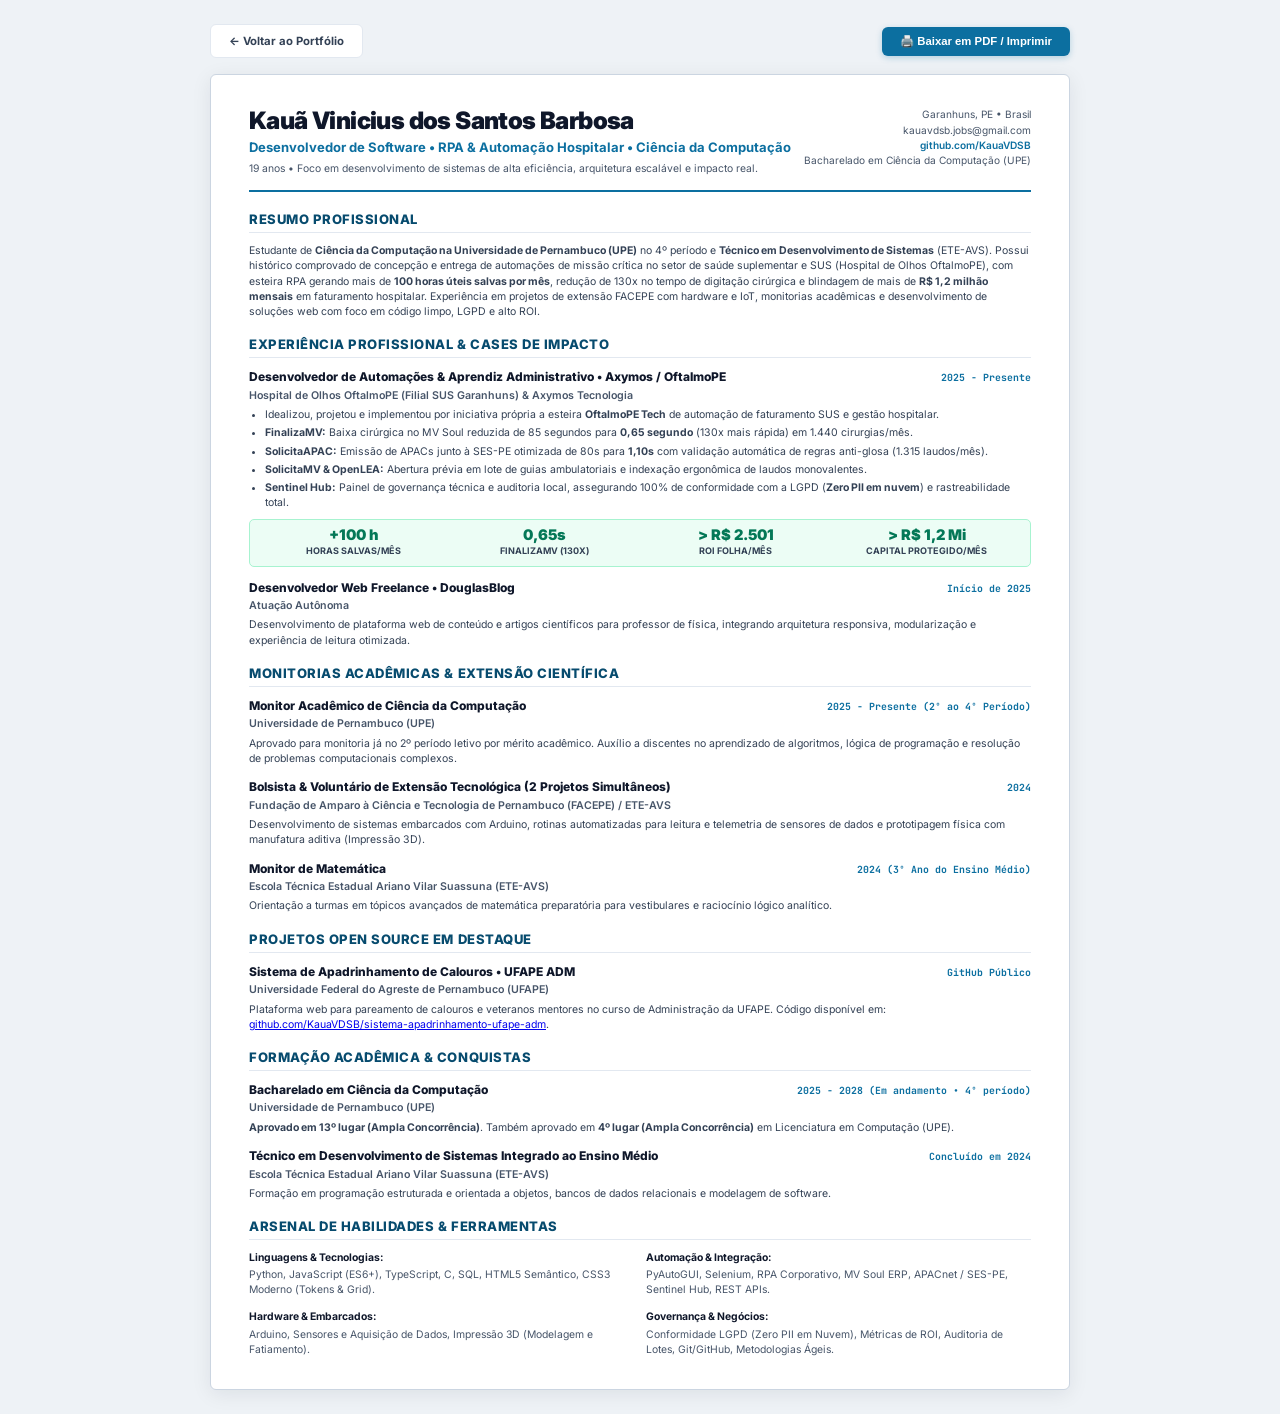
==== cv.html @ 26851884 "feat: entrega inicial Milestone 1 - Hero, Cases de Sucesso (OftalmoPE Tech & UFAPE), Design Lab inte" ====
<!DOCTYPE html>
<html lang="pt-BR">
<head>
  <meta charset="UTF-8">
  <meta name="viewport" content="width=device-width, initial-scale=1.0">
  <title>Currículo • Kauã Vinicius dos Santos Barbosa</title>
  <link rel="preconnect" href="https://fonts.googleapis.com">
  <link rel="preconnect" href="https://fonts.gstatic.com" crossorigin>
  <link href="https://fonts.googleapis.com/css2?family=Inter:wght@400;500;600;700;800;900&family=JetBrains+Mono:wght@500;700&display=swap" rel="stylesheet">
  <style>
    :root {
      --primary: #0c6fa0;
      --primary-dark: #074b6e;
      --slate-900: #0f172a;
      --slate-800: #1e293b;
      --slate-700: #334155;
      --slate-600: #475569;
      --slate-500: #64748b;
      --slate-200: #e2e8f0;
      --slate-100: #f1f5f9;
      --slate-50: #f8fafc;
      --gain-green: #047857;
      --gain-green-bg: #ecfdf5;
      --border-color: #cbd5e1;
    }

    * {
      box-sizing: border-box;
      margin: 0;
      padding: 0;
      -webkit-print-color-adjust: exact !important;
      print-color-adjust: exact !important;
    }

    body {
      font-family: 'Inter', -apple-system, BlinkMacSystemFont, "Segoe UI", Roboto, sans-serif;
      color: var(--slate-800);
      background-color: #eef2f6;
      line-height: 1.45;
      font-size: 8.8pt;
      padding: 24px;
    }

    .cv-actions-bar {
      max-width: 860px;
      margin: 0 auto 16px auto;
      display: flex;
      justify-content: space-between;
      align-items: center;
    }

    .btn-action {
      display: inline-flex;
      align-items: center;
      gap: 6px;
      background: var(--primary);
      color: #ffffff;
      padding: 8px 18px;
      border-radius: 6px;
      font-weight: 700;
      font-size: 8.5pt;
      text-decoration: none;
      border: none;
      cursor: pointer;
      box-shadow: 0 2px 6px rgba(12, 111, 160, 0.25);
    }

    .btn-action.secondary {
      background: #ffffff;
      color: var(--slate-700);
      border: 1px solid var(--slate-200);
      box-shadow: none;
    }

    .cv-container {
      width: 100%;
      max-width: 860px;
      margin: 0 auto;
      background: #ffffff;
      border-radius: 6px;
      box-shadow: 0 4px 20px rgba(15, 23, 42, 0.08);
      border: 1px solid var(--border-color);
      padding: 32px 38px;
    }

    /* Cabeçalho do CV */
    .cv-header {
      border-bottom: 2px solid var(--primary);
      padding-bottom: 14px;
      margin-bottom: 18px;
      display: flex;
      justify-content: space-between;
      align-items: flex-start;
    }

    .cv-title-name {
      font-size: 18pt;
      font-weight: 900;
      color: var(--slate-900);
      letter-spacing: -0.025em;
      line-height: 1.15;
    }

    .cv-headline {
      font-size: 9.8pt;
      font-weight: 700;
      color: var(--primary);
      margin-top: 3px;
    }

    .cv-subline {
      font-size: 7.8pt;
      color: var(--slate-600);
      margin-top: 4px;
      max-width: 520px;
    }

    .cv-contact-block {
      text-align: right;
      font-size: 7.6pt;
      color: var(--slate-600);
      line-height: 1.5;
    }

    .cv-contact-block a {
      color: var(--primary);
      text-decoration: none;
      font-weight: 600;
    }

    /* Seções */
    .section-title {
      font-size: 9.8pt;
      font-weight: 800;
      color: var(--primary-dark);
      text-transform: uppercase;
      letter-spacing: 0.04em;
      border-bottom: 1px solid var(--slate-200);
      padding-bottom: 3px;
      margin-top: 16px;
      margin-bottom: 10px;
      display: flex;
      align-items: center;
      gap: 6px;
    }

    /* Itens de Experiência e Formação */
    .entry-item {
      margin-bottom: 12px;
    }

    .entry-header {
      display: flex;
      justify-content: space-between;
      align-items: baseline;
      margin-bottom: 2px;
    }

    .entry-role {
      font-size: 9pt;
      font-weight: 800;
      color: var(--slate-900);
    }

    .entry-date {
      font-size: 7.4pt;
      font-weight: 700;
      font-family: 'JetBrains Mono', monospace;
      color: var(--primary);
    }

    .entry-org {
      font-size: 8pt;
      font-weight: 600;
      color: var(--slate-600);
      margin-bottom: 4px;
    }

    .entry-details {
      font-size: 7.9pt;
      color: var(--slate-700);
      line-height: 1.45;
    }

    .entry-details ul {
      list-style-type: disc;
      padding-left: 16px;
      margin-top: 4px;
    }

    .entry-details li {
      margin-bottom: 3px;
    }

    /* Callout de Métricas / Big Numbers */
    .metrics-highlight-strip {
      background: var(--gain-green-bg);
      border: 1px solid #a7f3d0;
      border-radius: 5px;
      padding: 8px 12px;
      margin: 8px 0;
      display: grid;
      grid-template-columns: repeat(4, 1fr);
      gap: 8px;
      text-align: center;
    }

    .metric-col .val {
      font-size: 11pt;
      font-weight: 900;
      color: var(--gain-green);
      line-height: 1;
    }

    .metric-col .lbl {
      font-size: 6.8pt;
      font-weight: 700;
      color: var(--slate-700);
      text-transform: uppercase;
      margin-top: 2px;
    }

    /* Competências em Grid */
    .skills-cv-grid {
      display: grid;
      grid-template-columns: 1fr 1fr;
      gap: 12px;
      font-size: 7.8pt;
    }

    .skill-cv-block strong {
      display: block;
      color: var(--slate-900);
      margin-bottom: 2px;
    }

    .skill-cv-block span {
      color: var(--slate-600);
    }

    @media print {
      body {
        background: #ffffff;
        padding: 0;
        margin: 0;
        font-size: 8.2pt;
      }
      .cv-actions-bar {
        display: none !important;
      }
      .cv-container {
        border: none !important;
        box-shadow: none !important;
        padding: 8mm 12mm !important;
        max-width: 100% !important;
      }
      @page {
        size: A4 portrait;
        margin: 0;
      }
    }
  </style>
</head>
<body>

  <div class="cv-actions-bar">
    <a href="/" class="btn-action secondary">← Voltar ao Portfólio</a>
    <button onclick="window.print()" class="btn-action">🖨️ Baixar em PDF / Imprimir</button>
  </div>

  <main class="cv-container">
    
    <!-- CABEÇALHO -->
    <header class="cv-header">
      <div>
        <h1 class="cv-title-name">Kauã Vinicius dos Santos Barbosa</h1>
        <div class="cv-headline">Desenvolvedor de Software • RPA & Automação Hospitalar • Ciência da Computação</div>
        <div class="cv-subline">
          19 anos • Foco em desenvolvimento de sistemas de alta eficiência, arquitetura escalável e impacto real.
        </div>
      </div>
      <div class="cv-contact-block">
        <div>Garanhuns, PE • Brasil</div>
        <div>kauavdsb.jobs@gmail.com</div>
        <div><a href="https://github.com/KauaVDSB" target="_blank">github.com/KauaVDSB</a></div>
        <div>Bacharelado em Ciência da Computação (UPE)</div>
      </div>
    </header>

    <!-- RESUMO PROFISSIONAL -->
    <section>
      <div class="section-title">Resumo Profissional</div>
      <p class="entry-details">
        Estudante de <strong>Ciência da Computação na Universidade de Pernambuco (UPE)</strong> no 4º período e <strong>Técnico em Desenvolvimento de Sistemas</strong> (ETE-AVS). Possui histórico comprovado de concepção e entrega de automações de missão crítica no setor de saúde suplementar e SUS (Hospital de Olhos OftalmoPE), com esteira RPA gerando mais de <strong>100 horas úteis salvas por mês</strong>, redução de 130x no tempo de digitação cirúrgica e blindagem de mais de <strong>R$ 1,2 milhão mensais</strong> em faturamento hospitalar. Experiência em projetos de extensão FACEPE com hardware e IoT, monitorias acadêmicas e desenvolvimento de soluções web com foco em código limpo, LGPD e alto ROI.
      </p>
    </section>

    <!-- EXPERIÊNCIA PROFISSIONAL & CASES -->
    <section>
      <div class="section-title">Experiência Profissional & Cases de Impacto</div>

      <div class="entry-item">
        <div class="entry-header">
          <div class="entry-role">Desenvolvedor de Automações & Aprendiz Administrativo • Axymos / OftalmoPE</div>
          <div class="entry-date">2025 - Presente</div>
        </div>
        <div class="entry-org">Hospital de Olhos OftalmoPE (Filial SUS Garanhuns) & Axymos Tecnologia</div>
        <div class="entry-details">
          <ul>
            <li>Idealizou, projetou e implementou por iniciativa própria a esteira <strong>OftalmoPE Tech</strong> de automação de faturamento SUS e gestão hospitalar.</li>
            <li><strong>FinalizaMV:</strong> Baixa cirúrgica no MV Soul reduzida de 85 segundos para <strong>0,65 segundo</strong> (130x mais rápida) em 1.440 cirurgias/mês.</li>
            <li><strong>SolicitaAPAC:</strong> Emissão de APACs junto à SES-PE otimizada de 80s para <strong>1,10s</strong> com validação automática de regras anti-glosa (1.315 laudos/mês).</li>
            <li><strong>SolicitaMV & OpenLEA:</strong> Abertura prévia em lote de guias ambulatoriais e indexação ergonômica de laudos monovalentes.</li>
            <li><strong>Sentinel Hub:</strong> Painel de governança técnica e auditoria local, assegurando 100% de conformidade com a LGPD (<strong>Zero PII em nuvem</strong>) e rastreabilidade total.</li>
          </ul>
        </div>

        <div class="metrics-highlight-strip">
          <div class="metric-col">
            <div class="val">+100 h</div>
            <div class="lbl">Horas Salvas/Mês</div>
          </div>
          <div class="metric-col">
            <div class="val">0,65s</div>
            <div class="lbl">FinalizaMV (130x)</div>
          </div>
          <div class="metric-col">
            <div class="val">> R$ 2.501</div>
            <div class="lbl">ROI Folha/Mês</div>
          </div>
          <div class="metric-col">
            <div class="val">> R$ 1,2 Mi</div>
            <div class="lbl">Capital Protegido/Mês</div>
          </div>
        </div>
      </div>

      <div class="entry-item">
        <div class="entry-header">
          <div class="entry-role">Desenvolvedor Web Freelance • DouglasBlog</div>
          <div class="entry-date">Início de 2025</div>
        </div>
        <div class="entry-org">Atuação Autônoma</div>
        <div class="entry-details">
          Desenvolvimento de plataforma web de conteúdo e artigos científicos para professor de física, integrando arquitetura responsiva, modularização e experiência de leitura otimizada.
        </div>
      </div>
    </section>

    <!-- MONITORIAS & PROJETOS ACADÊMICOS -->
    <section>
      <div class="section-title">Monitorias Acadêmicas & Extensão Científica</div>

      <div class="entry-item">
        <div class="entry-header">
          <div class="entry-role">Monitor Acadêmico de Ciência da Computação</div>
          <div class="entry-date">2025 - Presente (2º ao 4º Período)</div>
        </div>
        <div class="entry-org">Universidade de Pernambuco (UPE)</div>
        <div class="entry-details">
          Aprovado para monitoria já no 2º período letivo por mérito acadêmico. Auxílio a discentes no aprendizado de algoritmos, lógica de programação e resolução de problemas computacionais complexos.
        </div>
      </div>

      <div class="entry-item">
        <div class="entry-header">
          <div class="entry-role">Bolsista & Voluntário de Extensão Tecnológica (2 Projetos Simultâneos)</div>
          <div class="entry-date">2024</div>
        </div>
        <div class="entry-org">Fundação de Amparo à Ciência e Tecnologia de Pernambuco (FACEPE) / ETE-AVS</div>
        <div class="entry-details">
          Desenvolvimento de sistemas embarcados com Arduino, rotinas automatizadas para leitura e telemetria de sensores de dados e prototipagem física com manufatura aditiva (Impressão 3D).
        </div>
      </div>

      <div class="entry-item">
        <div class="entry-header">
          <div class="entry-role">Monitor de Matemática</div>
          <div class="entry-date">2024 (3º Ano do Ensino Médio)</div>
        </div>
        <div class="entry-org">Escola Técnica Estadual Ariano Vilar Suassuna (ETE-AVS)</div>
        <div class="entry-details">
          Orientação a turmas em tópicos avançados de matemática preparatória para vestibulares e raciocínio lógico analítico.
        </div>
      </div>
    </section>

    <!-- PROJETOS PÚBLICOS DE DESTAQUE -->
    <section>
      <div class="section-title">Projetos Open Source em Destaque</div>

      <div class="entry-item">
        <div class="entry-header">
          <div class="entry-role">Sistema de Apadrinhamento de Calouros • UFAPE ADM</div>
          <div class="entry-date">GitHub Público</div>
        </div>
        <div class="entry-org">Universidade Federal do Agreste de Pernambuco (UFAPE)</div>
        <div class="entry-details">
          Plataforma web para pareamento de calouros e veteranos mentores no curso de Administração da UFAPE. Código disponível em: <a href="https://github.com/KauaVDSB/sistema-apadrinhamento-ufape-adm" target="_blank">github.com/KauaVDSB/sistema-apadrinhamento-ufape-adm</a>.
        </div>
      </div>
    </section>

    <!-- FORMAÇÃO & APROVAÇÕES -->
    <section>
      <div class="section-title">Formação Acadêmica & Conquistas</div>

      <div class="entry-item">
        <div class="entry-header">
          <div class="entry-role">Bacharelado em Ciência da Computação</div>
          <div class="entry-date">2025 - 2028 (Em andamento • 4º período)</div>
        </div>
        <div class="entry-org">Universidade de Pernambuco (UPE)</div>
        <div class="entry-details">
          <strong>Aprovado em 13º lugar (Ampla Concorrência)</strong>. Também aprovado em <strong>4º lugar (Ampla Concorrência)</strong> em Licenciatura em Computação (UPE).
        </div>
      </div>

      <div class="entry-item">
        <div class="entry-header">
          <div class="entry-role">Técnico em Desenvolvimento de Sistemas Integrado ao Ensino Médio</div>
          <div class="entry-date">Concluído em 2024</div>
        </div>
        <div class="entry-org">Escola Técnica Estadual Ariano Vilar Suassuna (ETE-AVS)</div>
        <div class="entry-details">
          Formação em programação estruturada e orientada a objetos, bancos de dados relacionais e modelagem de software.
        </div>
      </div>
    </section>

    <!-- COMPETÊNCIAS -->
    <section>
      <div class="section-title">Arsenal de Habilidades & Ferramentas</div>

      <div class="skills-cv-grid">
        <div class="skill-cv-block">
          <strong>Linguagens & Tecnologias:</strong>
          <span>Python, JavaScript (ES6+), TypeScript, C, SQL, HTML5 Semântico, CSS3 Moderno (Tokens & Grid).</span>
        </div>
        <div class="skill-cv-block">
          <strong>Automação & Integração:</strong>
          <span>PyAutoGUI, Selenium, RPA Corporativo, MV Soul ERP, APACnet / SES-PE, Sentinel Hub, REST APIs.</span>
        </div>
        <div class="skill-cv-block">
          <strong>Hardware & Embarcados:</strong>
          <span>Arduino, Sensores e Aquisição de Dados, Impressão 3D (Modelagem e Fatiamento).</span>
        </div>
        <div class="skill-cv-block">
          <strong>Governança & Negócios:</strong>
          <span>Conformidade LGPD (Zero PII em Nuvem), Métricas de ROI, Auditoria de Lotes, Git/GitHub, Metodologias Ágeis.</span>
        </div>
      </div>
    </section>

  </main>

</body>
</html>
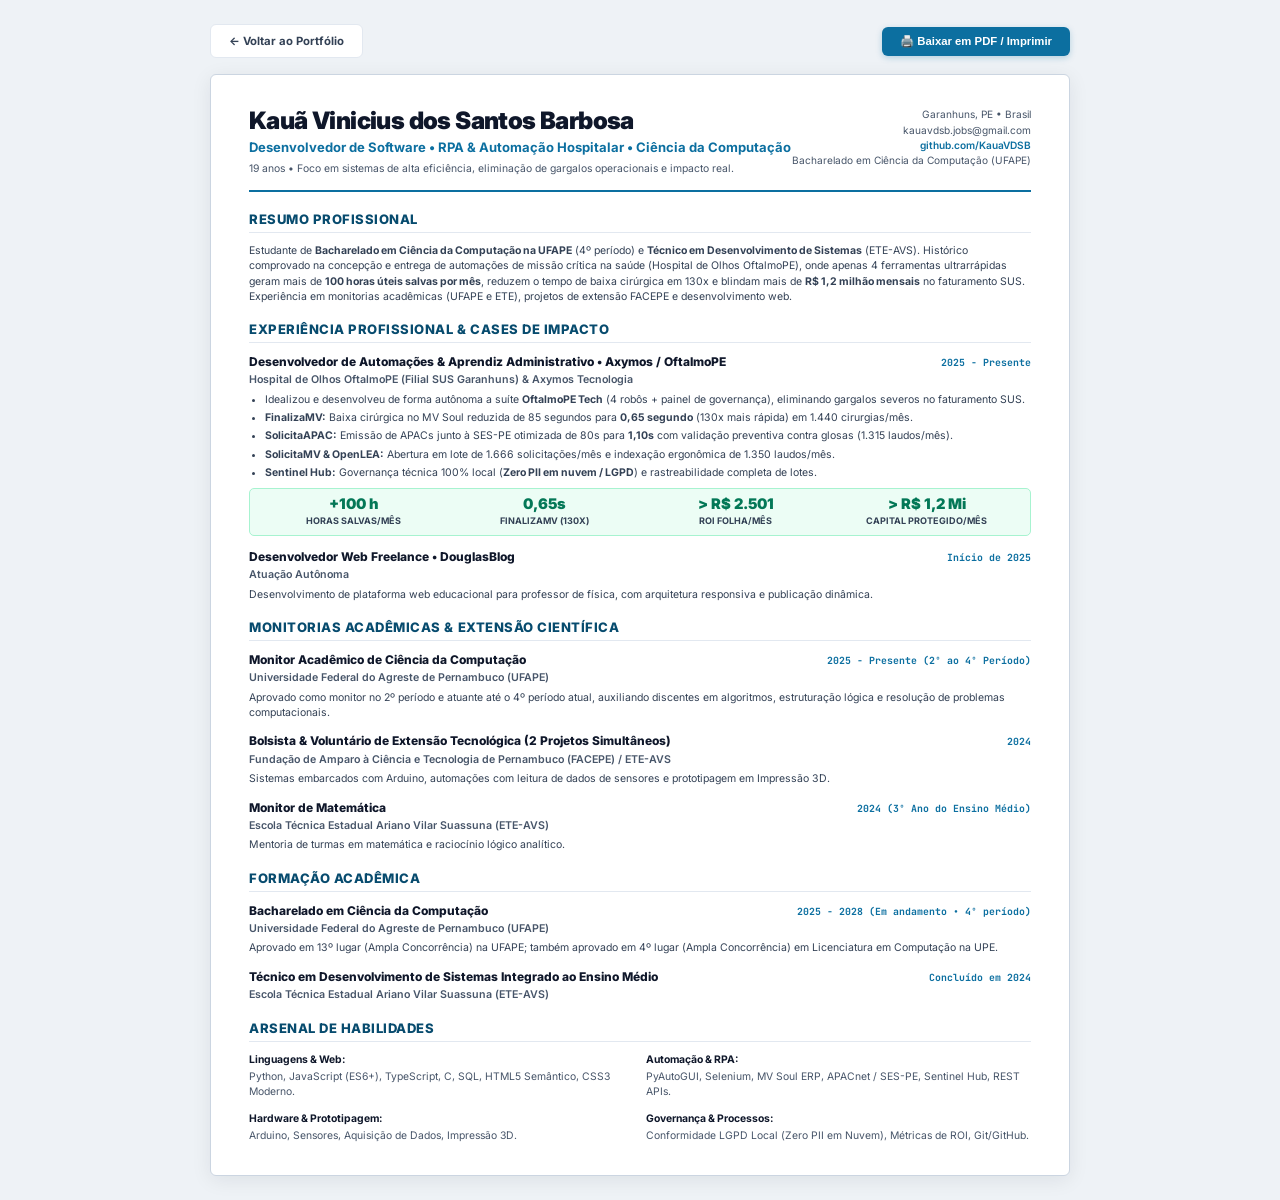
==== commit 406a6ef5: "feat(v1.1): estetica Minh Pham com lupa clip-path, preloader amigavel Cheshire, orbes bioluminescent" ====
--- a/cv.html
+++ b/cv.html
@@ -83,7 +83,6 @@
       padding: 32px 38px;
     }
 
-    /* Cabeçalho do CV */
     .cv-header {
       border-bottom: 2px solid var(--primary);
       padding-bottom: 14px;
@@ -128,7 +127,6 @@
       font-weight: 600;
     }
 
-    /* Seções */
     .section-title {
       font-size: 9.8pt;
       font-weight: 800;
@@ -139,12 +137,8 @@
       padding-bottom: 3px;
       margin-top: 16px;
       margin-bottom: 10px;
-      display: flex;
-      align-items: center;
-      gap: 6px;
-    }
-
-    /* Itens de Experiência e Formação */
+    }
+
     .entry-item {
       margin-bottom: 12px;
     }
@@ -192,7 +186,6 @@
       margin-bottom: 3px;
     }
 
-    /* Callout de Métricas / Big Numbers */
     .metrics-highlight-strip {
       background: var(--gain-green-bg);
       border: 1px solid #a7f3d0;
@@ -220,7 +213,6 @@
       margin-top: 2px;
     }
 
-    /* Competências em Grid */
     .skills-cv-grid {
       display: grid;
       grid-template-columns: 1fr 1fr;
@@ -269,33 +261,29 @@
   </div>
 
   <main class="cv-container">
-    
-    <!-- CABEÇALHO -->
     <header class="cv-header">
       <div>
         <h1 class="cv-title-name">Kauã Vinicius dos Santos Barbosa</h1>
         <div class="cv-headline">Desenvolvedor de Software • RPA & Automação Hospitalar • Ciência da Computação</div>
         <div class="cv-subline">
-          19 anos • Foco em desenvolvimento de sistemas de alta eficiência, arquitetura escalável e impacto real.
+          19 anos • Foco em sistemas de alta eficiência, eliminação de gargalos operacionais e impacto real.
         </div>
       </div>
       <div class="cv-contact-block">
         <div>Garanhuns, PE • Brasil</div>
         <div>kauavdsb.jobs@gmail.com</div>
         <div><a href="https://github.com/KauaVDSB" target="_blank">github.com/KauaVDSB</a></div>
-        <div>Bacharelado em Ciência da Computação (UPE)</div>
+        <div>Bacharelado em Ciência da Computação (UFAPE)</div>
       </div>
     </header>
 
-    <!-- RESUMO PROFISSIONAL -->
     <section>
       <div class="section-title">Resumo Profissional</div>
       <p class="entry-details">
-        Estudante de <strong>Ciência da Computação na Universidade de Pernambuco (UPE)</strong> no 4º período e <strong>Técnico em Desenvolvimento de Sistemas</strong> (ETE-AVS). Possui histórico comprovado de concepção e entrega de automações de missão crítica no setor de saúde suplementar e SUS (Hospital de Olhos OftalmoPE), com esteira RPA gerando mais de <strong>100 horas úteis salvas por mês</strong>, redução de 130x no tempo de digitação cirúrgica e blindagem de mais de <strong>R$ 1,2 milhão mensais</strong> em faturamento hospitalar. Experiência em projetos de extensão FACEPE com hardware e IoT, monitorias acadêmicas e desenvolvimento de soluções web com foco em código limpo, LGPD e alto ROI.
+        Estudante de <strong>Bacharelado em Ciência da Computação na UFAPE</strong> (4º período) e <strong>Técnico em Desenvolvimento de Sistemas</strong> (ETE-AVS). Histórico comprovado na concepção e entrega de automações de missão crítica na saúde (Hospital de Olhos OftalmoPE), onde apenas 4 ferramentas ultrarrápidas geram mais de <strong>100 horas úteis salvas por mês</strong>, reduzem o tempo de baixa cirúrgica em 130x e blindam mais de <strong>R$ 1,2 milhão mensais</strong> no faturamento SUS. Experiência em monitorias acadêmicas (UFAPE e ETE), projetos de extensão FACEPE e desenvolvimento web.
       </p>
     </section>
 
-    <!-- EXPERIÊNCIA PROFISSIONAL & CASES -->
     <section>
       <div class="section-title">Experiência Profissional & Cases de Impacto</div>
 
@@ -307,11 +295,11 @@
         <div class="entry-org">Hospital de Olhos OftalmoPE (Filial SUS Garanhuns) & Axymos Tecnologia</div>
         <div class="entry-details">
           <ul>
-            <li>Idealizou, projetou e implementou por iniciativa própria a esteira <strong>OftalmoPE Tech</strong> de automação de faturamento SUS e gestão hospitalar.</li>
+            <li>Idealizou e desenvolveu de forma autônoma a suíte <strong>OftalmoPE Tech</strong> (4 robôs + painel de governança), eliminando gargalos severos no faturamento SUS.</li>
             <li><strong>FinalizaMV:</strong> Baixa cirúrgica no MV Soul reduzida de 85 segundos para <strong>0,65 segundo</strong> (130x mais rápida) em 1.440 cirurgias/mês.</li>
-            <li><strong>SolicitaAPAC:</strong> Emissão de APACs junto à SES-PE otimizada de 80s para <strong>1,10s</strong> com validação automática de regras anti-glosa (1.315 laudos/mês).</li>
-            <li><strong>SolicitaMV & OpenLEA:</strong> Abertura prévia em lote de guias ambulatoriais e indexação ergonômica de laudos monovalentes.</li>
-            <li><strong>Sentinel Hub:</strong> Painel de governança técnica e auditoria local, assegurando 100% de conformidade com a LGPD (<strong>Zero PII em nuvem</strong>) e rastreabilidade total.</li>
+            <li><strong>SolicitaAPAC:</strong> Emissão de APACs junto à SES-PE otimizada de 80s para <strong>1,10s</strong> com validação preventiva contra glosas (1.315 laudos/mês).</li>
+            <li><strong>SolicitaMV & OpenLEA:</strong> Abertura em lote de 1.666 solicitações/mês e indexação ergonômica de 1.350 laudos/mês.</li>
+            <li><strong>Sentinel Hub:</strong> Governança técnica 100% local (<strong>Zero PII em nuvem / LGPD</strong>) e rastreabilidade completa de lotes.</li>
           </ul>
         </div>
 
@@ -342,12 +330,11 @@
         </div>
         <div class="entry-org">Atuação Autônoma</div>
         <div class="entry-details">
-          Desenvolvimento de plataforma web de conteúdo e artigos científicos para professor de física, integrando arquitetura responsiva, modularização e experiência de leitura otimizada.
+          Desenvolvimento de plataforma web educacional para professor de física, com arquitetura responsiva e publicação dinâmica.
         </div>
       </div>
     </section>
 
-    <!-- MONITORIAS & PROJETOS ACADÊMICOS -->
     <section>
       <div class="section-title">Monitorias Acadêmicas & Extensão Científica</div>
 
@@ -356,9 +343,9 @@
           <div class="entry-role">Monitor Acadêmico de Ciência da Computação</div>
           <div class="entry-date">2025 - Presente (2º ao 4º Período)</div>
         </div>
-        <div class="entry-org">Universidade de Pernambuco (UPE)</div>
-        <div class="entry-details">
-          Aprovado para monitoria já no 2º período letivo por mérito acadêmico. Auxílio a discentes no aprendizado de algoritmos, lógica de programação e resolução de problemas computacionais complexos.
+        <div class="entry-org">Universidade Federal do Agreste de Pernambuco (UFAPE)</div>
+        <div class="entry-details">
+          Aprovado como monitor no 2º período e atuante até o 4º período atual, auxiliando discentes em algoritmos, estruturação lógica e resolução de problemas computacionais.
         </div>
       </div>
 
@@ -369,7 +356,7 @@
         </div>
         <div class="entry-org">Fundação de Amparo à Ciência e Tecnologia de Pernambuco (FACEPE) / ETE-AVS</div>
         <div class="entry-details">
-          Desenvolvimento de sistemas embarcados com Arduino, rotinas automatizadas para leitura e telemetria de sensores de dados e prototipagem física com manufatura aditiva (Impressão 3D).
+          Sistemas embarcados com Arduino, automações com leitura de dados de sensores e prototipagem em Impressão 3D.
         </div>
       </div>
 
@@ -380,39 +367,22 @@
         </div>
         <div class="entry-org">Escola Técnica Estadual Ariano Vilar Suassuna (ETE-AVS)</div>
         <div class="entry-details">
-          Orientação a turmas em tópicos avançados de matemática preparatória para vestibulares e raciocínio lógico analítico.
+          Mentoria de turmas em matemática e raciocínio lógico analítico.
         </div>
       </div>
     </section>
 
-    <!-- PROJETOS PÚBLICOS DE DESTAQUE -->
     <section>
-      <div class="section-title">Projetos Open Source em Destaque</div>
-
-      <div class="entry-item">
-        <div class="entry-header">
-          <div class="entry-role">Sistema de Apadrinhamento de Calouros • UFAPE ADM</div>
-          <div class="entry-date">GitHub Público</div>
-        </div>
-        <div class="entry-org">Universidade Federal do Agreste de Pernambuco (UFAPE)</div>
-        <div class="entry-details">
-          Plataforma web para pareamento de calouros e veteranos mentores no curso de Administração da UFAPE. Código disponível em: <a href="https://github.com/KauaVDSB/sistema-apadrinhamento-ufape-adm" target="_blank">github.com/KauaVDSB/sistema-apadrinhamento-ufape-adm</a>.
-        </div>
-      </div>
-    </section>
-
-    <!-- FORMAÇÃO & APROVAÇÕES -->
-    <section>
-      <div class="section-title">Formação Acadêmica & Conquistas</div>
+      <div class="section-title">Formação Acadêmica</div>
 
       <div class="entry-item">
         <div class="entry-header">
           <div class="entry-role">Bacharelado em Ciência da Computação</div>
           <div class="entry-date">2025 - 2028 (Em andamento • 4º período)</div>
         </div>
-        <div class="entry-org">Universidade de Pernambuco (UPE)</div>
-        <div class="entry-details">
-          <strong>Aprovado em 13º lugar (Ampla Concorrência)</strong>. Também aprovado em <strong>4º lugar (Ampla Concorrência)</strong> em Licenciatura em Computação (UPE).
+        <div class="entry-org">Universidade Federal do Agreste de Pernambuco (UFAPE)</div>
+        <div class="entry-details">
+          Aprovado em 13º lugar (Ampla Concorrência) na UFAPE; também aprovado em 4º lugar (Ampla Concorrência) em Licenciatura em Computação na UPE.
         </div>
       </div>
 
@@ -422,36 +392,30 @@
           <div class="entry-date">Concluído em 2024</div>
         </div>
         <div class="entry-org">Escola Técnica Estadual Ariano Vilar Suassuna (ETE-AVS)</div>
-        <div class="entry-details">
-          Formação em programação estruturada e orientada a objetos, bancos de dados relacionais e modelagem de software.
-        </div>
       </div>
     </section>
 
-    <!-- COMPETÊNCIAS -->
     <section>
-      <div class="section-title">Arsenal de Habilidades & Ferramentas</div>
-
+      <div class="section-title">Arsenal de Habilidades</div>
       <div class="skills-cv-grid">
         <div class="skill-cv-block">
-          <strong>Linguagens & Tecnologias:</strong>
-          <span>Python, JavaScript (ES6+), TypeScript, C, SQL, HTML5 Semântico, CSS3 Moderno (Tokens & Grid).</span>
+          <strong>Linguagens & Web:</strong>
+          <span>Python, JavaScript (ES6+), TypeScript, C, SQL, HTML5 Semântico, CSS3 Moderno.</span>
         </div>
         <div class="skill-cv-block">
-          <strong>Automação & Integração:</strong>
-          <span>PyAutoGUI, Selenium, RPA Corporativo, MV Soul ERP, APACnet / SES-PE, Sentinel Hub, REST APIs.</span>
+          <strong>Automação & RPA:</strong>
+          <span>PyAutoGUI, Selenium, MV Soul ERP, APACnet / SES-PE, Sentinel Hub, REST APIs.</span>
         </div>
         <div class="skill-cv-block">
-          <strong>Hardware & Embarcados:</strong>
-          <span>Arduino, Sensores e Aquisição de Dados, Impressão 3D (Modelagem e Fatiamento).</span>
+          <strong>Hardware & Prototipagem:</strong>
+          <span>Arduino, Sensores, Aquisição de Dados, Impressão 3D.</span>
         </div>
         <div class="skill-cv-block">
-          <strong>Governança & Negócios:</strong>
-          <span>Conformidade LGPD (Zero PII em Nuvem), Métricas de ROI, Auditoria de Lotes, Git/GitHub, Metodologias Ágeis.</span>
+          <strong>Governança & Processos:</strong>
+          <span>Conformidade LGPD Local (Zero PII em Nuvem), Métricas de ROI, Git/GitHub.</span>
         </div>
       </div>
     </section>
-
   </main>
 
 </body>
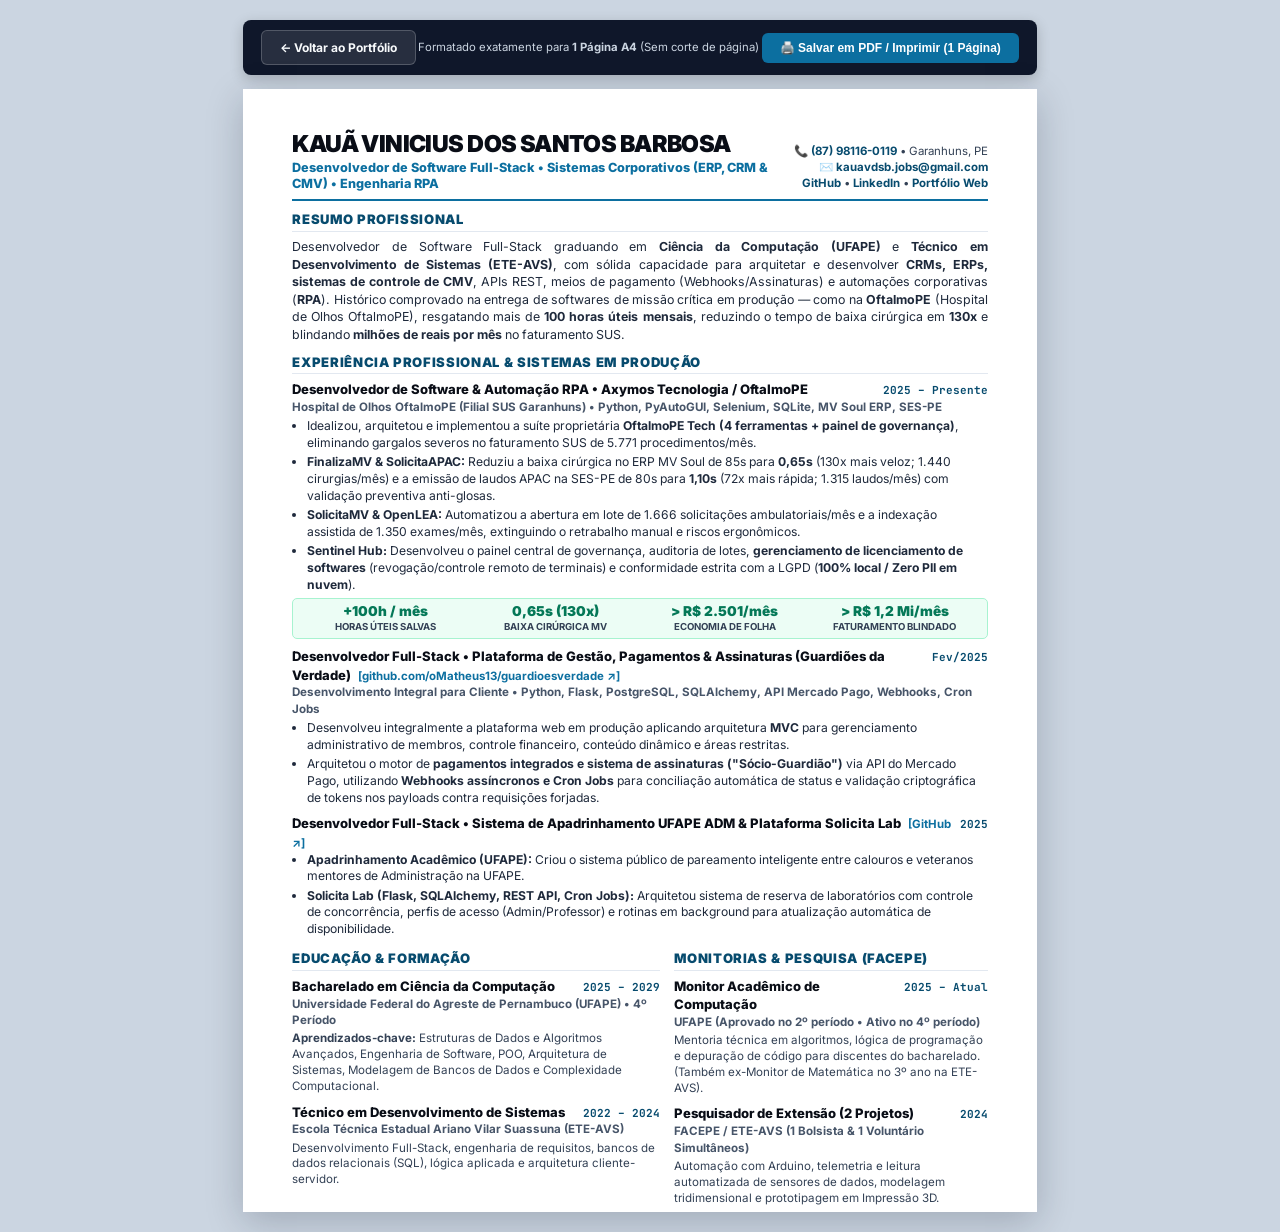
==== commit 51dffba1: "feat(cv): atualizar curriculo com Guardioes da Verdade, stack ERP/CRM/CMV, Sentinel licenciamento, U" ====
--- a/cv.html
+++ b/cv.html
@@ -6,11 +6,13 @@
   <title>Currículo • Kauã Vinicius dos Santos Barbosa</title>
   <link rel="preconnect" href="https://fonts.googleapis.com">
   <link rel="preconnect" href="https://fonts.gstatic.com" crossorigin>
-  <link href="https://fonts.googleapis.com/css2?family=Inter:wght@400;500;600;700;800;900&family=JetBrains+Mono:wght@500;700&display=swap" rel="stylesheet">
+  <link href="https://fonts.googleapis.com/css2?family=Inter:wght@400;500;600;700;800;900&family=JetBrains+Mono:wght@500;600;700&display=swap" rel="stylesheet">
   <style>
     :root {
       --primary: #0c6fa0;
       --primary-dark: #074b6e;
+      --primary-bg: #f0f7fc;
+      --slate-950: #090d16;
       --slate-900: #0f172a;
       --slate-800: #1e293b;
       --slate-700: #334155;
@@ -18,10 +20,9 @@
       --slate-500: #64748b;
       --slate-200: #e2e8f0;
       --slate-100: #f1f5f9;
-      --slate-50: #f8fafc;
       --gain-green: #047857;
       --gain-green-bg: #ecfdf5;
-      --border-color: #cbd5e1;
+      --gain-green-border: #a7f3d0;
     }
 
     * {
@@ -35,216 +36,286 @@
     body {
       font-family: 'Inter', -apple-system, BlinkMacSystemFont, "Segoe UI", Roboto, sans-serif;
       color: var(--slate-800);
-      background-color: #eef2f6;
-      line-height: 1.45;
-      font-size: 8.8pt;
-      padding: 24px;
-    }
-
+      background-color: #cbd5e1;
+      line-height: 1.42;
+      font-size: 9.6pt;
+      padding: 20px;
+    }
+
+    /* Barra de Ações (Oculta na Impressão) */
     .cv-actions-bar {
-      max-width: 860px;
-      margin: 0 auto 16px auto;
+      max-width: 210mm;
+      margin: 0 auto 14px auto;
       display: flex;
       justify-content: space-between;
       align-items: center;
+      background: #0f172a;
+      padding: 10px 18px;
+      border-radius: 8px;
+      color: #fff;
+      box-shadow: 0 4px 14px rgba(0, 0, 0, 0.2);
     }
 
     .btn-action {
       display: inline-flex;
       align-items: center;
-      gap: 6px;
+      gap: 7px;
       background: var(--primary);
       color: #ffffff;
       padding: 8px 18px;
       border-radius: 6px;
       font-weight: 700;
-      font-size: 8.5pt;
+      font-size: 9pt;
       text-decoration: none;
       border: none;
       cursor: pointer;
-      box-shadow: 0 2px 6px rgba(12, 111, 160, 0.25);
+      transition: filter 0.2s;
+    }
+
+    .btn-action:hover {
+      filter: brightness(1.12);
     }
 
     .btn-action.secondary {
-      background: #ffffff;
-      color: var(--slate-700);
-      border: 1px solid var(--slate-200);
-      box-shadow: none;
-    }
-
-    .cv-container {
-      width: 100%;
-      max-width: 860px;
+      background: rgba(255, 255, 255, 0.1);
+      color: #f8fafc;
+      border: 1px solid rgba(255, 255, 255, 0.2);
+    }
+
+    /* Folha A4 Exata (210mm x 297mm) */
+    .cv-page {
+      width: 210mm;
+      min-height: 296mm;
+      max-height: 297mm;
       margin: 0 auto;
       background: #ffffff;
-      border-radius: 6px;
-      box-shadow: 0 4px 20px rgba(15, 23, 42, 0.08);
-      border: 1px solid var(--border-color);
-      padding: 32px 38px;
-    }
-
+      box-shadow: 0 10px 35px rgba(15, 23, 42, 0.22);
+      padding: 11mm 13mm;
+      display: flex;
+      flex-direction: column;
+      justify-content: space-between;
+      overflow: hidden;
+    }
+
+    /* CABEÇALHO */
     .cv-header {
       border-bottom: 2px solid var(--primary);
-      padding-bottom: 14px;
-      margin-bottom: 18px;
+      padding-bottom: 8px;
+      margin-bottom: 9px;
       display: flex;
       justify-content: space-between;
-      align-items: flex-start;
-    }
-
-    .cv-title-name {
-      font-size: 18pt;
+      align-items: flex-end;
+      gap: 14px;
+    }
+
+    .cv-name {
+      font-size: 17.5pt;
       font-weight: 900;
-      color: var(--slate-900);
+      color: var(--slate-950);
       letter-spacing: -0.025em;
-      line-height: 1.15;
-    }
-
-    .cv-headline {
-      font-size: 9.8pt;
+      line-height: 1.08;
+      text-transform: uppercase;
+    }
+
+    .cv-role-headline {
+      font-size: 9.5pt;
+      font-weight: 800;
+      color: var(--primary);
+      margin-top: 4px;
+      line-height: 1.25;
+    }
+
+    .cv-contact-list {
+      text-align: right;
+      font-size: 8.6pt;
+      color: var(--slate-700);
+      line-height: 1.42;
+      flex-shrink: 0;
+    }
+
+    .cv-contact-list a {
+      color: var(--primary-dark);
+      text-decoration: none;
       font-weight: 700;
-      color: var(--primary);
-      margin-top: 3px;
-    }
-
-    .cv-subline {
-      font-size: 7.8pt;
-      color: var(--slate-600);
-      margin-top: 4px;
-      max-width: 520px;
-    }
-
-    .cv-contact-block {
-      text-align: right;
-      font-size: 7.6pt;
-      color: var(--slate-600);
-      line-height: 1.5;
-    }
-
-    .cv-contact-block a {
-      color: var(--primary);
-      text-decoration: none;
-      font-weight: 600;
+    }
+
+    .cv-contact-list a:hover {
+      text-decoration: underline;
+    }
+
+    /* TÍTULOS DE SEÇÃO */
+    .cv-section {
+      margin-bottom: 9px;
+    }
+
+    .cv-section:last-child {
+      margin-bottom: 0;
     }
 
     .section-title {
       font-size: 9.8pt;
-      font-weight: 800;
+      font-weight: 900;
       color: var(--primary-dark);
       text-transform: uppercase;
-      letter-spacing: 0.04em;
-      border-bottom: 1px solid var(--slate-200);
-      padding-bottom: 3px;
-      margin-top: 16px;
-      margin-bottom: 10px;
-    }
-
+      letter-spacing: 0.05em;
+      border-bottom: 1.5px solid var(--slate-200);
+      padding-bottom: 2px;
+      margin-bottom: 6px;
+      display: flex;
+      align-items: center;
+      justify-content: space-between;
+    }
+
+    /* RESUMO PROFISSIONAL */
+    .summary-text {
+      font-size: 9.3pt;
+      color: var(--slate-800);
+      line-height: 1.42;
+      text-align: justify;
+    }
+
+    /* EXPERIÊNCIA & PROJETOS */
     .entry-item {
-      margin-bottom: 12px;
+      margin-bottom: 8px;
+    }
+
+    .entry-item:last-child {
+      margin-bottom: 0;
     }
 
     .entry-header {
       display: flex;
       justify-content: space-between;
       align-items: baseline;
-      margin-bottom: 2px;
-    }
-
-    .entry-role {
-      font-size: 9pt;
+      gap: 8px;
+    }
+
+    .entry-title {
+      font-size: 9.8pt;
       font-weight: 800;
-      color: var(--slate-900);
+      color: var(--slate-950);
+    }
+
+    .entry-title a {
+      color: var(--primary);
+      text-decoration: none;
+      font-weight: 700;
+      font-size: 8.6pt;
+      margin-left: 4px;
     }
 
     .entry-date {
-      font-size: 7.4pt;
+      font-size: 8.3pt;
       font-weight: 700;
       font-family: 'JetBrains Mono', monospace;
-      color: var(--primary);
-    }
-
-    .entry-org {
-      font-size: 8pt;
-      font-weight: 600;
+      color: var(--primary-dark);
+      white-space: nowrap;
+    }
+
+    .entry-subtitle {
+      font-size: 8.7pt;
+      font-weight: 700;
       color: var(--slate-600);
-      margin-bottom: 4px;
-    }
-
-    .entry-details {
-      font-size: 7.9pt;
-      color: var(--slate-700);
-      line-height: 1.45;
-    }
-
-    .entry-details ul {
+      margin-bottom: 3px;
+    }
+
+    .entry-bullets {
       list-style-type: disc;
-      padding-left: 16px;
-      margin-top: 4px;
-    }
-
-    .entry-details li {
-      margin-bottom: 3px;
-    }
-
-    .metrics-highlight-strip {
+      padding-left: 15px;
+      font-size: 9.1pt;
+      color: var(--slate-800);
+      line-height: 1.38;
+    }
+
+    .entry-bullets li {
+      margin-bottom: 2.5px;
+    }
+
+    /* FAIXA DE BIG NUMBERS (OFTALMOPE) */
+    .metrics-strip {
       background: var(--gain-green-bg);
-      border: 1px solid #a7f3d0;
+      border: 1px solid var(--gain-green-border);
       border-radius: 5px;
-      padding: 8px 12px;
-      margin: 8px 0;
+      padding: 5px 10px;
+      margin-top: 5px;
+      margin-bottom: 2px;
       display: grid;
       grid-template-columns: repeat(4, 1fr);
-      gap: 8px;
+      gap: 6px;
       text-align: center;
     }
 
-    .metric-col .val {
-      font-size: 11pt;
+    .m-box .m-val {
+      font-size: 10.2pt;
       font-weight: 900;
       color: var(--gain-green);
-      line-height: 1;
-    }
-
-    .metric-col .lbl {
-      font-size: 6.8pt;
+      line-height: 1.05;
+    }
+
+    .m-box .m-lbl {
+      font-size: 7.2pt;
       font-weight: 700;
       color: var(--slate-700);
       text-transform: uppercase;
-      margin-top: 2px;
-    }
-
-    .skills-cv-grid {
+      margin-top: 1px;
+    }
+
+    /* GRID DE 2 COLUNAS PARA EDUCAÇÃO + MONITORIA/EXTENSÃO */
+    .two-col-section {
+      display: grid;
+      grid-template-columns: 1.08fr 0.92fr;
+      gap: 14px;
+    }
+
+    /* HABILIDADES TÉCNICAS & ARQUITETURA */
+    .skills-grid {
       display: grid;
       grid-template-columns: 1fr 1fr;
-      gap: 12px;
-      font-size: 7.8pt;
-    }
-
-    .skill-cv-block strong {
-      display: block;
-      color: var(--slate-900);
-      margin-bottom: 2px;
-    }
-
-    .skill-cv-block span {
-      color: var(--slate-600);
-    }
-
+      gap: 6px 14px;
+      font-size: 8.9pt;
+      line-height: 1.36;
+    }
+
+    .skill-row {
+      background: var(--slate-100);
+      border-left: 3px solid var(--primary);
+      padding: 4px 8px;
+      border-radius: 0 4px 4px 0;
+    }
+
+    .skill-row strong {
+      color: var(--slate-950);
+      font-weight: 800;
+      display: inline;
+    }
+
+    .skill-row span {
+      color: var(--slate-700);
+    }
+
+    /* IMPRESSÃO / EXPORTAÇÃO PDF A4 EM 1 PÁGINA */
     @media print {
-      body {
-        background: #ffffff;
-        padding: 0;
-        margin: 0;
-        font-size: 8.2pt;
+      html, body {
+        width: 210mm;
+        height: 297mm;
+        background: #ffffff !important;
+        padding: 0 !important;
+        margin: 0 !important;
+        overflow: hidden !important;
       }
       .cv-actions-bar {
         display: none !important;
       }
-      .cv-container {
+      .cv-page {
+        width: 210mm !important;
+        height: 297mm !important;
+        max-height: 297mm !important;
+        box-shadow: none !important;
         border: none !important;
-        box-shadow: none !important;
-        padding: 8mm 12mm !important;
-        max-width: 100% !important;
+        margin: 0 !important;
+        padding: 9.5mm 12mm !important;
+        page-break-after: avoid !important;
+        page-break-inside: avoid !important;
       }
       @page {
         size: A4 portrait;
@@ -255,167 +326,203 @@
 </head>
 <body>
 
+  <!-- Barra Superior de Controle -->
   <div class="cv-actions-bar">
     <a href="/" class="btn-action secondary">← Voltar ao Portfólio</a>
-    <button onclick="window.print()" class="btn-action">🖨️ Baixar em PDF / Imprimir</button>
+    <span style="font-size: 8.5pt; color: #cbd5e1;">Formatado exatamente para <strong>1 Página A4</strong> (Sem corte de página)</span>
+    <button onclick="window.print()" class="btn-action">🖨️ Salvar em PDF / Imprimir (1 Página)</button>
   </div>
 
-  <main class="cv-container">
+  <!-- PÁGINA ÚNICA A4 -->
+  <main class="cv-page">
+
+    <!-- 1. CABEÇALHO -->
     <header class="cv-header">
       <div>
-        <h1 class="cv-title-name">Kauã Vinicius dos Santos Barbosa</h1>
-        <div class="cv-headline">Desenvolvedor de Software • RPA & Automação Hospitalar • Ciência da Computação</div>
-        <div class="cv-subline">
-          19 anos • Foco em sistemas de alta eficiência, eliminação de gargalos operacionais e impacto real.
-        </div>
-      </div>
-      <div class="cv-contact-block">
-        <div>Garanhuns, PE • Brasil</div>
-        <div>kauavdsb.jobs@gmail.com</div>
-        <div><a href="https://github.com/KauaVDSB" target="_blank">github.com/KauaVDSB</a></div>
-        <div>Bacharelado em Ciência da Computação (UFAPE)</div>
+        <h1 class="cv-name">Kauã Vinicius dos Santos Barbosa</h1>
+        <div class="cv-role-headline">
+          Desenvolvedor de Software Full-Stack • Sistemas Corporativos (ERP, CRM & CMV) • Engenharia RPA
+        </div>
+      </div>
+      <div class="cv-contact-list">
+        <div>📞 <a href="https://wa.me/5587981160119" target="_blank">(87) 98116-0119</a> • Garanhuns, PE</div>
+        <div>✉️ <a href="mailto:kauavdsb.jobs@gmail.com">kauavdsb.jobs@gmail.com</a></div>
+        <div>
+          <a href="https://github.com/KauaVDSB" target="_blank">GitHub</a> •
+          <a href="https://www.linkedin.com/in/kauavdsb/" target="_blank">LinkedIn</a> •
+          <a href="https://www.axymos.com.br/kauavinicius" target="_blank">Portfólio Web</a>
+        </div>
       </div>
     </header>
 
-    <section>
-      <div class="section-title">Resumo Profissional</div>
-      <p class="entry-details">
-        Estudante de <strong>Bacharelado em Ciência da Computação na UFAPE</strong> (4º período) e <strong>Técnico em Desenvolvimento de Sistemas</strong> (ETE-AVS). Histórico comprovado na concepção e entrega de automações de missão crítica na saúde (Hospital de Olhos OftalmoPE), onde apenas 4 ferramentas ultrarrápidas geram mais de <strong>100 horas úteis salvas por mês</strong>, reduzem o tempo de baixa cirúrgica em 130x e blindam mais de <strong>R$ 1,2 milhão mensais</strong> no faturamento SUS. Experiência em monitorias acadêmicas (UFAPE e ETE), projetos de extensão FACEPE e desenvolvimento web.
+    <!-- 2. RESUMO PROFISSIONAL -->
+    <section class="cv-section">
+      <div class="section-title">
+        <span>Resumo Profissional</span>
+      </div>
+      <p class="summary-text">
+        Desenvolvedor de Software Full-Stack graduando em <strong>Ciência da Computação (UFAPE)</strong> e <strong>Técnico em Desenvolvimento de Sistemas (ETE-AVS)</strong>, com sólida capacidade para arquitetar e desenvolver <strong>CRMs, ERPs, sistemas de controle de CMV</strong>, APIs REST, meios de pagamento (Webhooks/Assinaturas) e automações corporativas (<strong>RPA</strong>). Histórico comprovado na entrega de softwares de missão crítica em produção — como na <strong>OftalmoPE</strong> (Hospital de Olhos OftalmoPE), resgatando mais de <strong>100 horas úteis mensais</strong>, reduzindo o tempo de baixa cirúrgica em <strong>130x</strong> e blindando <strong>milhões de reais por mês</strong> no faturamento SUS.
       </p>
     </section>
 
-    <section>
-      <div class="section-title">Experiência Profissional & Cases de Impacto</div>
-
+    <!-- 3. EXPERIÊNCIA PROFISSIONAL & PROJETOS EM PRODUÇÃO -->
+    <section class="cv-section">
+      <div class="section-title">
+        <span>Experiência Profissional & Sistemas em Produção</span>
+      </div>
+
+      <!-- Case 1: OftalmoPE Tech -->
       <div class="entry-item">
         <div class="entry-header">
-          <div class="entry-role">Desenvolvedor de Automações & Aprendiz Administrativo • Axymos / OftalmoPE</div>
-          <div class="entry-date">2025 - Presente</div>
-        </div>
-        <div class="entry-org">Hospital de Olhos OftalmoPE (Filial SUS Garanhuns) & Axymos Tecnologia</div>
-        <div class="entry-details">
-          <ul>
-            <li>Idealizou e desenvolveu de forma autônoma a suíte <strong>OftalmoPE Tech</strong> (4 robôs + painel de governança), eliminando gargalos severos no faturamento SUS.</li>
-            <li><strong>FinalizaMV:</strong> Baixa cirúrgica no MV Soul reduzida de 85 segundos para <strong>0,65 segundo</strong> (130x mais rápida) em 1.440 cirurgias/mês.</li>
-            <li><strong>SolicitaAPAC:</strong> Emissão de APACs junto à SES-PE otimizada de 80s para <strong>1,10s</strong> com validação preventiva contra glosas (1.315 laudos/mês).</li>
-            <li><strong>SolicitaMV & OpenLEA:</strong> Abertura em lote de 1.666 solicitações/mês e indexação ergonômica de 1.350 laudos/mês.</li>
-            <li><strong>Sentinel Hub:</strong> Governança técnica 100% local (<strong>Zero PII em nuvem / LGPD</strong>) e rastreabilidade completa de lotes.</li>
-          </ul>
-        </div>
-
-        <div class="metrics-highlight-strip">
-          <div class="metric-col">
-            <div class="val">+100 h</div>
-            <div class="lbl">Horas Salvas/Mês</div>
-          </div>
-          <div class="metric-col">
-            <div class="val">0,65s</div>
-            <div class="lbl">FinalizaMV (130x)</div>
-          </div>
-          <div class="metric-col">
-            <div class="val">> R$ 2.501</div>
-            <div class="lbl">ROI Folha/Mês</div>
-          </div>
-          <div class="metric-col">
-            <div class="val">> R$ 1,2 Mi</div>
-            <div class="lbl">Capital Protegido/Mês</div>
-          </div>
-        </div>
-      </div>
-
+          <div class="entry-title">Desenvolvedor de Software & Automação RPA • Axymos Tecnologia / OftalmoPE</div>
+          <div class="entry-date">2025 – Presente</div>
+        </div>
+        <div class="entry-subtitle">Hospital de Olhos OftalmoPE (Filial SUS Garanhuns) • Python, PyAutoGUI, Selenium, SQLite, MV Soul ERP, SES-PE</div>
+        <ul class="entry-bullets">
+          <li>Idealizou, arquitetou e implementou a suíte proprietária <strong>OftalmoPE Tech (4 ferramentas + painel de governança)</strong>, eliminando gargalos severos no faturamento SUS de 5.771 procedimentos/mês.</li>
+          <li><strong>FinalizaMV & SolicitaAPAC:</strong> Reduziu a baixa cirúrgica no ERP MV Soul de 85s para <strong>0,65s</strong> (130x mais veloz; 1.440 cirurgias/mês) e a emissão de laudos APAC na SES-PE de 80s para <strong>1,10s</strong> (72x mais rápida; 1.315 laudos/mês) com validação preventiva anti-glosas.</li>
+          <li><strong>SolicitaMV & OpenLEA:</strong> Automatizou a abertura em lote de 1.666 solicitações ambulatoriais/mês e a indexação assistida de 1.350 exames/mês, extinguindo o retrabalho manual e riscos ergonômicos.</li>
+          <li><strong>Sentinel Hub:</strong> Desenvolveu o painel central de governança, auditoria de lotes, <strong>gerenciamento de licenciamento de softwares</strong> (revogação/controle remoto de terminais) e conformidade estrita com a LGPD (<strong>100% local / Zero PII em nuvem</strong>).</li>
+        </ul>
+        <div class="metrics-strip">
+          <div class="m-box">
+            <div class="m-val">+100h / mês</div>
+            <div class="m-lbl">Horas Úteis Salvas</div>
+          </div>
+          <div class="m-box">
+            <div class="m-val">0,65s (130x)</div>
+            <div class="m-lbl">Baixa Cirúrgica MV</div>
+          </div>
+          <div class="m-box">
+            <div class="m-val">> R$ 2.501/mês</div>
+            <div class="m-lbl">Economia de Folha</div>
+          </div>
+          <div class="m-box">
+            <div class="m-val">> R$ 1,2 Mi/mês</div>
+            <div class="m-lbl">Faturamento Blindado</div>
+          </div>
+        </div>
+      </div>
+
+      <!-- Case 2: Guardiões da Verdade -->
       <div class="entry-item">
         <div class="entry-header">
-          <div class="entry-role">Desenvolvedor Web Freelance • DouglasBlog</div>
-          <div class="entry-date">Início de 2025</div>
-        </div>
-        <div class="entry-org">Atuação Autônoma</div>
-        <div class="entry-details">
-          Desenvolvimento de plataforma web educacional para professor de física, com arquitetura responsiva e publicação dinâmica.
-        </div>
-      </div>
-    </section>
-
-    <section>
-      <div class="section-title">Monitorias Acadêmicas & Extensão Científica</div>
-
+          <div class="entry-title">
+            Desenvolvedor Full-Stack • Plataforma de Gestão, Pagamentos & Assinaturas (Guardiões da Verdade)
+            <a href="https://github.com/oMatheus13/guardioesverdade" target="_blank">[github.com/oMatheus13/guardioesverdade ↗]</a>
+          </div>
+          <div class="entry-date">Fev/2025</div>
+        </div>
+        <div class="entry-subtitle">Desenvolvimento Integral para Cliente • Python, Flask, PostgreSQL, SQLAlchemy, API Mercado Pago, Webhooks, Cron Jobs</div>
+        <ul class="entry-bullets">
+          <li>Desenvolveu integralmente a plataforma web em produção aplicando arquitetura <strong>MVC</strong> para gerenciamento administrativo de membros, controle financeiro, conteúdo dinâmico e áreas restritas.</li>
+          <li>Arquitetou o motor de <strong>pagamentos integrados e sistema de assinaturas ("Sócio-Guardião")</strong> via API do Mercado Pago, utilizando <strong>Webhooks assíncronos e Cron Jobs</strong> para conciliação automática de status e validação criptográfica de tokens nos payloads contra requisições forjadas.</li>
+        </ul>
+      </div>
+
+      <!-- Case 3: Apadrinhamento UFAPE & Solicita Lab -->
       <div class="entry-item">
         <div class="entry-header">
-          <div class="entry-role">Monitor Acadêmico de Ciência da Computação</div>
-          <div class="entry-date">2025 - Presente (2º ao 4º Período)</div>
-        </div>
-        <div class="entry-org">Universidade Federal do Agreste de Pernambuco (UFAPE)</div>
-        <div class="entry-details">
-          Aprovado como monitor no 2º período e atuante até o 4º período atual, auxiliando discentes em algoritmos, estruturação lógica e resolução de problemas computacionais.
-        </div>
-      </div>
-
-      <div class="entry-item">
-        <div class="entry-header">
-          <div class="entry-role">Bolsista & Voluntário de Extensão Tecnológica (2 Projetos Simultâneos)</div>
-          <div class="entry-date">2024</div>
-        </div>
-        <div class="entry-org">Fundação de Amparo à Ciência e Tecnologia de Pernambuco (FACEPE) / ETE-AVS</div>
-        <div class="entry-details">
-          Sistemas embarcados com Arduino, automações com leitura de dados de sensores e prototipagem em Impressão 3D.
-        </div>
-      </div>
-
-      <div class="entry-item">
-        <div class="entry-header">
-          <div class="entry-role">Monitor de Matemática</div>
-          <div class="entry-date">2024 (3º Ano do Ensino Médio)</div>
-        </div>
-        <div class="entry-org">Escola Técnica Estadual Ariano Vilar Suassuna (ETE-AVS)</div>
-        <div class="entry-details">
-          Mentoria de turmas em matemática e raciocínio lógico analítico.
-        </div>
+          <div class="entry-title">
+            Desenvolvedor Full-Stack • Sistema de Apadrinhamento UFAPE ADM & Plataforma Solicita Lab
+            <a href="https://github.com/KauaVDSB/sistema-apadrinhamento-ufape-adm" target="_blank">[GitHub ↗]</a>
+          </div>
+          <div class="entry-date">2025</div>
+        </div>
+        <ul class="entry-bullets">
+          <li><strong>Apadrinhamento Acadêmico (UFAPE):</strong> Criou o sistema público de pareamento inteligente entre calouros e veteranos mentores de Administração na UFAPE.</li>
+          <li><strong>Solicita Lab (Flask, SQLAlchemy, REST API, Cron Jobs):</strong> Arquitetou sistema de reserva de laboratórios com controle de concorrência, perfis de acesso (Admin/Professor) e rotinas em background para atualização automática de disponibilidade.</li>
+        </ul>
       </div>
     </section>
 
-    <section>
-      <div class="section-title">Formação Acadêmica</div>
-
-      <div class="entry-item">
-        <div class="entry-header">
-          <div class="entry-role">Bacharelado em Ciência da Computação</div>
-          <div class="entry-date">2025 - 2028 (Em andamento • 4º período)</div>
-        </div>
-        <div class="entry-org">Universidade Federal do Agreste de Pernambuco (UFAPE)</div>
-        <div class="entry-details">
-          Aprovado em 13º lugar (Ampla Concorrência) na UFAPE; também aprovado em 4º lugar (Ampla Concorrência) em Licenciatura em Computação na UPE.
-        </div>
-      </div>
-
-      <div class="entry-item">
-        <div class="entry-header">
-          <div class="entry-role">Técnico em Desenvolvimento de Sistemas Integrado ao Ensino Médio</div>
-          <div class="entry-date">Concluído em 2024</div>
-        </div>
-        <div class="entry-org">Escola Técnica Estadual Ariano Vilar Suassuna (ETE-AVS)</div>
+    <!-- 4. FORMAÇÃO ACADÊMICA & ATUAÇÃO CIENTÍFICA / MONITORIAS (2 COLUNAS) -->
+    <div class="two-col-section cv-section">
+      <!-- Coluna Esquerda: Educação -->
+      <div>
+        <div class="section-title">
+          <span>Educação & Formação</span>
+        </div>
+
+        <div class="entry-item">
+          <div class="entry-header">
+            <div class="entry-title">Bacharelado em Ciência da Computação</div>
+            <div class="entry-date">2025 – 2029</div>
+          </div>
+          <div class="entry-subtitle">Universidade Federal do Agreste de Pernambuco (UFAPE) • 4º Período</div>
+          <p style="font-size: 8.7pt; color: var(--slate-700); line-height: 1.36;">
+            <strong>Aprendizados-chave:</strong> Estruturas de Dados e Algoritmos Avançados, Engenharia de Software, POO, Arquitetura de Sistemas, Modelagem de Bancos de Dados e Complexidade Computacional.
+          </p>
+        </div>
+
+        <div class="entry-item">
+          <div class="entry-header">
+            <div class="entry-title">Técnico em Desenvolvimento de Sistemas</div>
+            <div class="entry-date">2022 – 2024</div>
+          </div>
+          <div class="entry-subtitle">Escola Técnica Estadual Ariano Vilar Suassuna (ETE-AVS)</div>
+          <p style="font-size: 8.7pt; color: var(--slate-700); line-height: 1.36;">
+            Desenvolvimento Full-Stack, engenharia de requisitos, bancos de dados relacionais (SQL), lógica aplicada e arquitetura cliente-servidor.
+          </p>
+        </div>
+      </div>
+
+      <!-- Coluna Direita: Monitorias & Extensão FACEPE -->
+      <div>
+        <div class="section-title">
+          <span>Monitorias & Pesquisa (FACEPE)</span>
+        </div>
+
+        <div class="entry-item">
+          <div class="entry-header">
+            <div class="entry-title">Monitor Acadêmico de Computação</div>
+            <div class="entry-date">2025 – Atual</div>
+          </div>
+          <div class="entry-subtitle">UFAPE (Aprovado no 2º período • Ativo no 4º período)</div>
+          <p style="font-size: 8.7pt; color: var(--slate-700); line-height: 1.36;">
+            Mentoria técnica em algoritmos, lógica de programação e depuração de código para discentes do bacharelado. (Também ex-Monitor de Matemática no 3º ano na ETE-AVS).
+          </p>
+        </div>
+
+        <div class="entry-item">
+          <div class="entry-header">
+            <div class="entry-title">Pesquisador de Extensão (2 Projetos)</div>
+            <div class="entry-date">2024</div>
+          </div>
+          <div class="entry-subtitle">FACEPE / ETE-AVS (1 Bolsista & 1 Voluntário Simultâneos)</div>
+          <p style="font-size: 8.7pt; color: var(--slate-700); line-height: 1.36;">
+            Automação com Arduino, telemetria e leitura automatizada de sensores de dados, modelagem tridimensional e prototipagem em Impressão 3D.
+          </p>
+        </div>
+      </div>
+    </div>
+
+    <!-- 5. HABILIDADES TÉCNICAS & COMPETÊNCIAS -->
+    <section class="cv-section">
+      <div class="section-title">
+        <span>Arsenal Técnico & Competências de Engenharia</span>
+      </div>
+
+      <div class="skills-grid">
+        <div class="skill-row">
+          <strong>Linguagens & Web Full-Stack:</strong>
+          <span>Python (Flask, SQLAlchemy), JavaScript (ES6+), Node.js, C, Java, PHP, HTML5 Semântico, CSS3 Moderno.</span>
+        </div>
+        <div class="skill-row">
+          <strong>Sistemas (ERP/CRM/CMV) & APIs:</strong>
+          <span>Arquitetura MVC e POO, Sistemas de Gestão, Pagamentos & Assinaturas, RESTful APIs, Webhooks, Cron Jobs.</span>
+        </div>
+        <div class="skill-row">
+          <strong>Automação RPA & Dados:</strong>
+          <span>PyAutoGUI, Selenium, PostgreSQL, MySQL, SQLite, Licenciamento de Software (Sentinel Hub), LGPD Local.</span>
+        </div>
+        <div class="skill-row">
+          <strong>DevOps, IA & Engenharia:</strong>
+          <span>Git/GitHub, CI/CD (GitHub Actions), Vercel, Prompt Engineering / Vibe Coding, Scrum, Arduino & Impressão 3D, Inglês Intermediário.</span>
+        </div>
       </div>
     </section>
 
-    <section>
-      <div class="section-title">Arsenal de Habilidades</div>
-      <div class="skills-cv-grid">
-        <div class="skill-cv-block">
-          <strong>Linguagens & Web:</strong>
-          <span>Python, JavaScript (ES6+), TypeScript, C, SQL, HTML5 Semântico, CSS3 Moderno.</span>
-        </div>
-        <div class="skill-cv-block">
-          <strong>Automação & RPA:</strong>
-          <span>PyAutoGUI, Selenium, MV Soul ERP, APACnet / SES-PE, Sentinel Hub, REST APIs.</span>
-        </div>
-        <div class="skill-cv-block">
-          <strong>Hardware & Prototipagem:</strong>
-          <span>Arduino, Sensores, Aquisição de Dados, Impressão 3D.</span>
-        </div>
-        <div class="skill-cv-block">
-          <strong>Governança & Processos:</strong>
-          <span>Conformidade LGPD Local (Zero PII em Nuvem), Métricas de ROI, Git/GitHub.</span>
-        </div>
-      </div>
-    </section>
   </main>
 
 </body>
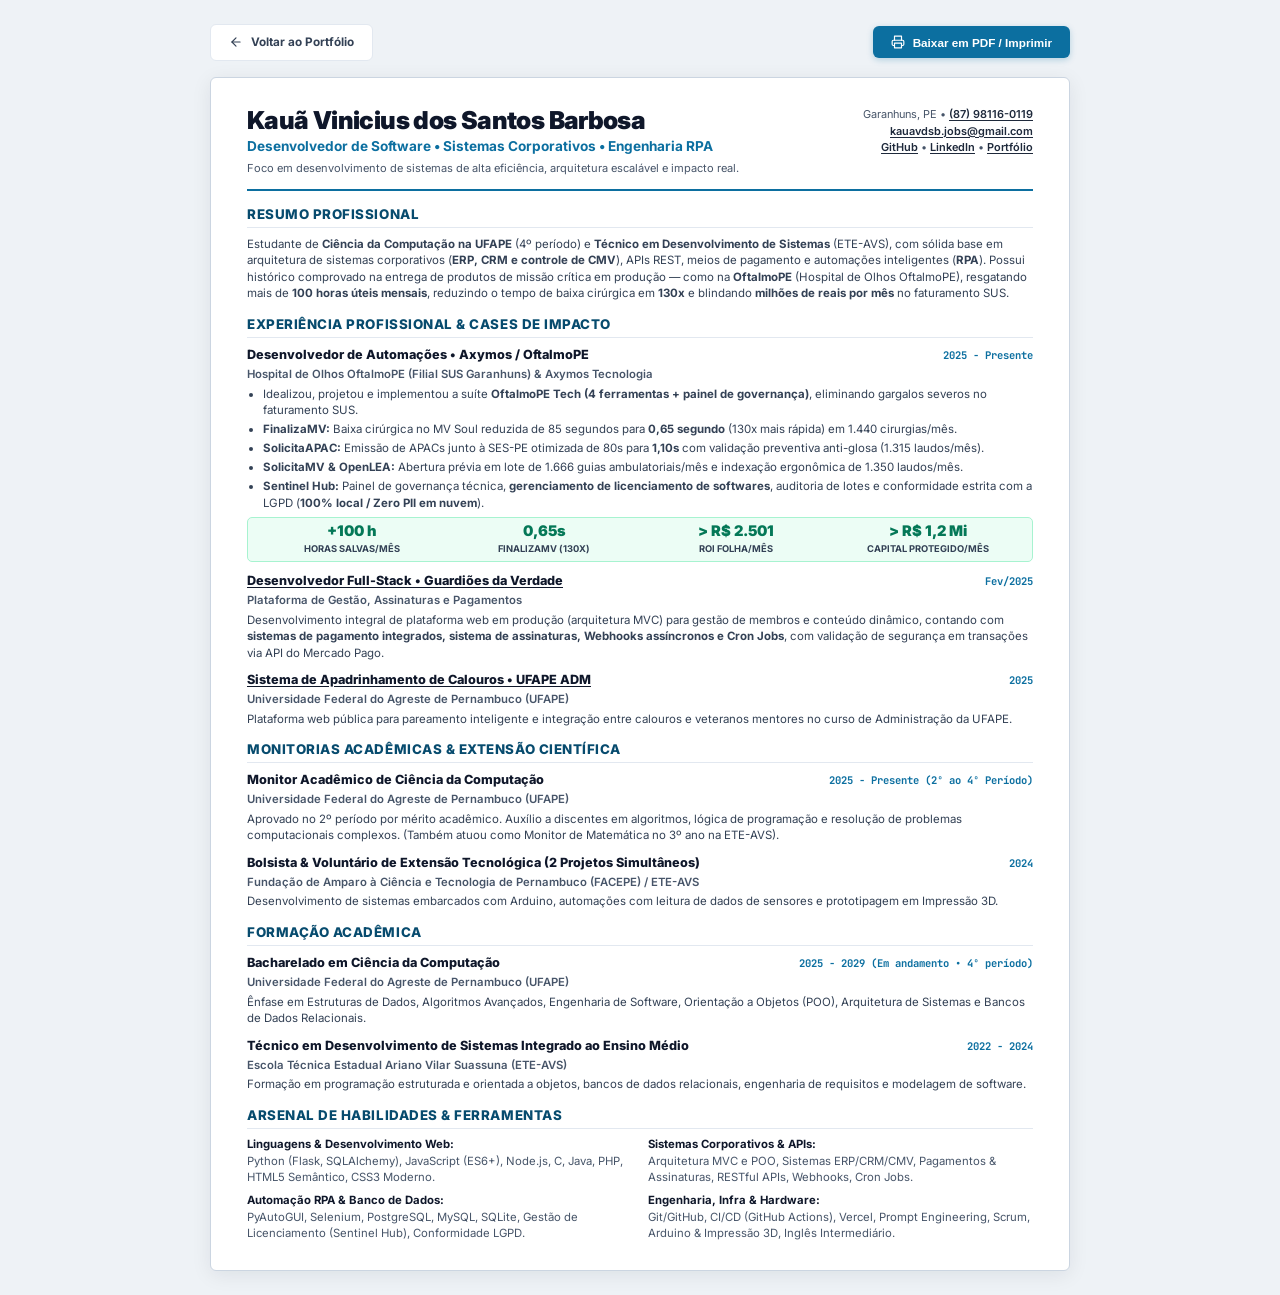
==== commit bc3ef7c1: "style(cv,portfolio): restaurar layout vertical limpo do CV, links sublinhados discretos, remover tod" ====
--- a/cv.html
+++ b/cv.html
@@ -6,13 +6,11 @@
   <title>Currículo • Kauã Vinicius dos Santos Barbosa</title>
   <link rel="preconnect" href="https://fonts.googleapis.com">
   <link rel="preconnect" href="https://fonts.gstatic.com" crossorigin>
-  <link href="https://fonts.googleapis.com/css2?family=Inter:wght@400;500;600;700;800;900&family=JetBrains+Mono:wght@500;600;700&display=swap" rel="stylesheet">
+  <link href="https://fonts.googleapis.com/css2?family=Inter:wght@400;500;600;700;800;900&family=JetBrains+Mono:wght@500;700&display=swap" rel="stylesheet">
   <style>
     :root {
       --primary: #0c6fa0;
       --primary-dark: #074b6e;
-      --primary-bg: #f0f7fc;
-      --slate-950: #090d16;
       --slate-900: #0f172a;
       --slate-800: #1e293b;
       --slate-700: #334155;
@@ -20,9 +18,10 @@
       --slate-500: #64748b;
       --slate-200: #e2e8f0;
       --slate-100: #f1f5f9;
+      --slate-50: #f8fafc;
       --gain-green: #047857;
       --gain-green-bg: #ecfdf5;
-      --gain-green-border: #a7f3d0;
+      --border-color: #cbd5e1;
     }
 
     * {
@@ -36,147 +35,139 @@
     body {
       font-family: 'Inter', -apple-system, BlinkMacSystemFont, "Segoe UI", Roboto, sans-serif;
       color: var(--slate-800);
-      background-color: #cbd5e1;
-      line-height: 1.42;
-      font-size: 9.6pt;
-      padding: 20px;
-    }
-
-    /* Barra de Ações (Oculta na Impressão) */
+      background-color: #eef2f6;
+      line-height: 1.44;
+      font-size: 9.2pt;
+      padding: 24px;
+    }
+
     .cv-actions-bar {
-      max-width: 210mm;
-      margin: 0 auto 14px auto;
+      max-width: 860px;
+      margin: 0 auto 16px auto;
       display: flex;
       justify-content: space-between;
       align-items: center;
-      background: #0f172a;
-      padding: 10px 18px;
-      border-radius: 8px;
-      color: #fff;
-      box-shadow: 0 4px 14px rgba(0, 0, 0, 0.2);
     }
 
     .btn-action {
       display: inline-flex;
       align-items: center;
-      gap: 7px;
+      gap: 8px;
       background: var(--primary);
       color: #ffffff;
-      padding: 8px 18px;
+      padding: 9px 18px;
       border-radius: 6px;
       font-weight: 700;
-      font-size: 9pt;
+      font-size: 8.8pt;
       text-decoration: none;
       border: none;
       cursor: pointer;
+      box-shadow: 0 2px 6px rgba(12, 111, 160, 0.25);
       transition: filter 0.2s;
     }
 
     .btn-action:hover {
-      filter: brightness(1.12);
+      filter: brightness(1.08);
     }
 
     .btn-action.secondary {
-      background: rgba(255, 255, 255, 0.1);
-      color: #f8fafc;
-      border: 1px solid rgba(255, 255, 255, 0.2);
-    }
-
-    /* Folha A4 Exata (210mm x 297mm) */
-    .cv-page {
-      width: 210mm;
-      min-height: 296mm;
-      max-height: 297mm;
+      background: #ffffff;
+      color: var(--slate-700);
+      border: 1px solid var(--slate-200);
+      box-shadow: none;
+    }
+
+    .icon-svg {
+      width: 14px;
+      height: 14px;
+      stroke: currentColor;
+      fill: none;
+      stroke-width: 2;
+      stroke-linecap: round;
+      stroke-linejoin: round;
+      flex-shrink: 0;
+    }
+
+    .cv-container {
+      width: 100%;
+      max-width: 860px;
       margin: 0 auto;
       background: #ffffff;
-      box-shadow: 0 10px 35px rgba(15, 23, 42, 0.22);
-      padding: 11mm 13mm;
-      display: flex;
-      flex-direction: column;
-      justify-content: space-between;
-      overflow: hidden;
-    }
-
-    /* CABEÇALHO */
+      border-radius: 6px;
+      box-shadow: 0 4px 20px rgba(15, 23, 42, 0.08);
+      border: 1px solid var(--border-color);
+      padding: 28px 36px;
+    }
+
+    /* Cabeçalho do CV (Fiel à versão anterior) */
     .cv-header {
       border-bottom: 2px solid var(--primary);
-      padding-bottom: 8px;
-      margin-bottom: 9px;
+      padding-bottom: 12px;
+      margin-bottom: 14px;
       display: flex;
       justify-content: space-between;
-      align-items: flex-end;
-      gap: 14px;
-    }
-
-    .cv-name {
-      font-size: 17.5pt;
+      align-items: flex-start;
+    }
+
+    .cv-title-name {
+      font-size: 18.5pt;
       font-weight: 900;
-      color: var(--slate-950);
+      color: var(--slate-900);
       letter-spacing: -0.025em;
-      line-height: 1.08;
-      text-transform: uppercase;
-    }
-
-    .cv-role-headline {
-      font-size: 9.5pt;
+      line-height: 1.15;
+    }
+
+    .cv-headline {
+      font-size: 10.2pt;
+      font-weight: 700;
+      color: var(--primary);
+      margin-top: 3px;
+    }
+
+    .cv-subline {
+      font-size: 8.3pt;
+      color: var(--slate-600);
+      margin-top: 4px;
+      max-width: 520px;
+    }
+
+    .cv-contact-block {
+      text-align: right;
+      font-size: 8.2pt;
+      color: var(--slate-600);
+      line-height: 1.52;
+    }
+
+    .cv-contact-block a {
+      color: var(--slate-800);
+      text-decoration: underline;
+      text-underline-offset: 2px;
+      font-weight: 600;
+    }
+
+    .cv-contact-block a:hover {
+      color: var(--primary);
+    }
+
+    /* Seções */
+    .section-title {
+      font-size: 10pt;
       font-weight: 800;
-      color: var(--primary);
-      margin-top: 4px;
-      line-height: 1.25;
-    }
-
-    .cv-contact-list {
-      text-align: right;
-      font-size: 8.6pt;
-      color: var(--slate-700);
-      line-height: 1.42;
-      flex-shrink: 0;
-    }
-
-    .cv-contact-list a {
-      color: var(--primary-dark);
-      text-decoration: none;
-      font-weight: 700;
-    }
-
-    .cv-contact-list a:hover {
-      text-decoration: underline;
-    }
-
-    /* TÍTULOS DE SEÇÃO */
-    .cv-section {
-      margin-bottom: 9px;
-    }
-
-    .cv-section:last-child {
-      margin-bottom: 0;
-    }
-
-    .section-title {
-      font-size: 9.8pt;
-      font-weight: 900;
       color: var(--primary-dark);
       text-transform: uppercase;
-      letter-spacing: 0.05em;
-      border-bottom: 1.5px solid var(--slate-200);
-      padding-bottom: 2px;
-      margin-bottom: 6px;
+      letter-spacing: 0.04em;
+      border-bottom: 1px solid var(--slate-200);
+      padding-bottom: 3px;
+      margin-top: 13px;
+      margin-bottom: 8px;
       display: flex;
       align-items: center;
-      justify-content: space-between;
-    }
-
-    /* RESUMO PROFISSIONAL */
-    .summary-text {
-      font-size: 9.3pt;
-      color: var(--slate-800);
-      line-height: 1.42;
-      text-align: justify;
-    }
-
-    /* EXPERIÊNCIA & PROJETOS */
+      gap: 6px;
+    }
+
+    /* Itens de Experiência e Formação */
     .entry-item {
-      margin-bottom: 8px;
+      margin-bottom: 10px;
     }
 
     .entry-item:last-child {
@@ -187,133 +178,124 @@
       display: flex;
       justify-content: space-between;
       align-items: baseline;
-      gap: 8px;
-    }
-
-    .entry-title {
-      font-size: 9.8pt;
+      margin-bottom: 2px;
+    }
+
+    .entry-role {
+      font-size: 9.5pt;
       font-weight: 800;
-      color: var(--slate-950);
-    }
-
-    .entry-title a {
-      color: var(--primary);
-      text-decoration: none;
-      font-weight: 700;
-      font-size: 8.6pt;
-      margin-left: 4px;
+      color: var(--slate-900);
+    }
+
+    .entry-role a {
+      color: inherit;
+      text-decoration: underline;
+      text-underline-offset: 2px;
     }
 
     .entry-date {
-      font-size: 8.3pt;
+      font-size: 7.9pt;
       font-weight: 700;
       font-family: 'JetBrains Mono', monospace;
-      color: var(--primary-dark);
-      white-space: nowrap;
-    }
-
-    .entry-subtitle {
-      font-size: 8.7pt;
-      font-weight: 700;
+      color: var(--primary);
+    }
+
+    .entry-org {
+      font-size: 8.5pt;
+      font-weight: 600;
       color: var(--slate-600);
       margin-bottom: 3px;
     }
 
-    .entry-bullets {
+    .entry-details {
+      font-size: 8.6pt;
+      color: var(--slate-700);
+      line-height: 1.44;
+    }
+
+    .entry-details a {
+      color: var(--slate-800);
+      text-decoration: underline;
+      text-underline-offset: 2px;
+      font-weight: 600;
+    }
+
+    .entry-details ul {
       list-style-type: disc;
-      padding-left: 15px;
-      font-size: 9.1pt;
-      color: var(--slate-800);
-      line-height: 1.38;
-    }
-
-    .entry-bullets li {
+      padding-left: 16px;
+      margin-top: 3px;
+    }
+
+    .entry-details li {
       margin-bottom: 2.5px;
     }
 
-    /* FAIXA DE BIG NUMBERS (OFTALMOPE) */
-    .metrics-strip {
+    /* Callout de Métricas / Big Numbers */
+    .metrics-highlight-strip {
       background: var(--gain-green-bg);
-      border: 1px solid var(--gain-green-border);
+      border: 1px solid #a7f3d0;
       border-radius: 5px;
-      padding: 5px 10px;
-      margin-top: 5px;
-      margin-bottom: 2px;
+      padding: 6px 12px;
+      margin: 6px 0 2px 0;
       display: grid;
       grid-template-columns: repeat(4, 1fr);
-      gap: 6px;
+      gap: 8px;
       text-align: center;
     }
 
-    .m-box .m-val {
-      font-size: 10.2pt;
+    .metric-col .val {
+      font-size: 11pt;
       font-weight: 900;
       color: var(--gain-green);
       line-height: 1.05;
     }
 
-    .m-box .m-lbl {
-      font-size: 7.2pt;
+    .metric-col .lbl {
+      font-size: 7pt;
       font-weight: 700;
       color: var(--slate-700);
       text-transform: uppercase;
-      margin-top: 1px;
-    }
-
-    /* GRID DE 2 COLUNAS PARA EDUCAÇÃO + MONITORIA/EXTENSÃO */
-    .two-col-section {
-      display: grid;
-      grid-template-columns: 1.08fr 0.92fr;
-      gap: 14px;
-    }
-
-    /* HABILIDADES TÉCNICAS & ARQUITETURA */
-    .skills-grid {
+      margin-top: 2px;
+    }
+
+    /* Competências em Grid (Fiel à versão anterior) */
+    .skills-cv-grid {
       display: grid;
       grid-template-columns: 1fr 1fr;
-      gap: 6px 14px;
-      font-size: 8.9pt;
-      line-height: 1.36;
-    }
-
-    .skill-row {
-      background: var(--slate-100);
-      border-left: 3px solid var(--primary);
-      padding: 4px 8px;
-      border-radius: 0 4px 4px 0;
-    }
-
-    .skill-row strong {
-      color: var(--slate-950);
-      font-weight: 800;
-      display: inline;
-    }
-
-    .skill-row span {
-      color: var(--slate-700);
-    }
-
-    /* IMPRESSÃO / EXPORTAÇÃO PDF A4 EM 1 PÁGINA */
+      gap: 8px 16px;
+      font-size: 8.5pt;
+      line-height: 1.4;
+    }
+
+    .skill-cv-block strong {
+      display: block;
+      color: var(--slate-900);
+      margin-bottom: 1px;
+    }
+
+    .skill-cv-block span {
+      color: var(--slate-600);
+    }
+
     @media print {
       html, body {
         width: 210mm;
         height: 297mm;
-        background: #ffffff !important;
-        padding: 0 !important;
-        margin: 0 !important;
-        overflow: hidden !important;
+        background: #ffffff;
+        padding: 0;
+        margin: 0;
+        overflow: hidden;
       }
       .cv-actions-bar {
         display: none !important;
       }
-      .cv-page {
+      .cv-container {
+        border: none !important;
+        box-shadow: none !important;
+        padding: 8.5mm 12mm !important;
+        max-width: 100% !important;
         width: 210mm !important;
         height: 297mm !important;
-        max-height: 297mm !important;
-        box-shadow: none !important;
-        border: none !important;
-        margin: 0 !important;
-        padding: 9.5mm 12mm !important;
         page-break-after: avoid !important;
         page-break-inside: avoid !important;
       }
@@ -326,199 +308,188 @@
 </head>
 <body>
 
-  <!-- Barra Superior de Controle -->
   <div class="cv-actions-bar">
-    <a href="/" class="btn-action secondary">← Voltar ao Portfólio</a>
-    <span style="font-size: 8.5pt; color: #cbd5e1;">Formatado exatamente para <strong>1 Página A4</strong> (Sem corte de página)</span>
-    <button onclick="window.print()" class="btn-action">🖨️ Salvar em PDF / Imprimir (1 Página)</button>
+    <a href="/" class="btn-action secondary">
+      <svg class="icon-svg" viewBox="0 0 24 24"><line x1="19" y1="12" x2="5" y2="12"/><polyline points="12 19 5 12 12 5"/></svg>
+      <span>Voltar ao Portfólio</span>
+    </a>
+    <button onclick="window.print()" class="btn-action">
+      <svg class="icon-svg" viewBox="0 0 24 24"><polyline points="6 9 6 2 18 2 18 9"/><path d="M6 18H4a2 2 0 0 1-2-2v-5a2 2 0 0 1 2-2h16a2 2 0 0 1 2 2v5a2 2 0 0 1-2 2h-2"/><rect x="6" y="14" width="12" height="8"/></svg>
+      <span>Baixar em PDF / Imprimir</span>
+    </button>
   </div>
 
-  <!-- PÁGINA ÚNICA A4 -->
-  <main class="cv-page">
-
-    <!-- 1. CABEÇALHO -->
+  <main class="cv-container">
+
+    <!-- CABEÇALHO -->
     <header class="cv-header">
       <div>
-        <h1 class="cv-name">Kauã Vinicius dos Santos Barbosa</h1>
-        <div class="cv-role-headline">
-          Desenvolvedor de Software Full-Stack • Sistemas Corporativos (ERP, CRM & CMV) • Engenharia RPA
-        </div>
-      </div>
-      <div class="cv-contact-list">
-        <div>📞 <a href="https://wa.me/5587981160119" target="_blank">(87) 98116-0119</a> • Garanhuns, PE</div>
-        <div>✉️ <a href="mailto:kauavdsb.jobs@gmail.com">kauavdsb.jobs@gmail.com</a></div>
+        <h1 class="cv-title-name">Kauã Vinicius dos Santos Barbosa</h1>
+        <div class="cv-headline">Desenvolvedor de Software • Sistemas Corporativos • Engenharia RPA</div>
+        <div class="cv-subline">
+          Foco em desenvolvimento de sistemas de alta eficiência, arquitetura escalável e impacto real.
+        </div>
+      </div>
+      <div class="cv-contact-block">
+        <div>Garanhuns, PE • <a href="https://wa.me/5587981160119" target="_blank">(87) 98116-0119</a></div>
+        <div><a href="mailto:kauavdsb.jobs@gmail.com">kauavdsb.jobs@gmail.com</a></div>
         <div>
           <a href="https://github.com/KauaVDSB" target="_blank">GitHub</a> •
-          <a href="https://www.linkedin.com/in/kauavdsb/" target="_blank">LinkedIn</a> •
-          <a href="https://www.axymos.com.br/kauavinicius" target="_blank">Portfólio Web</a>
+          <a href="https://www.linkedin.com/in/kaua-vinicius-dos-santos-barbosa" target="_blank">LinkedIn</a> •
+          <a href="https://www.axymos.com.br/kauavinicius" target="_blank">Portfólio</a>
         </div>
       </div>
     </header>
 
-    <!-- 2. RESUMO PROFISSIONAL -->
-    <section class="cv-section">
-      <div class="section-title">
-        <span>Resumo Profissional</span>
-      </div>
-      <p class="summary-text">
-        Desenvolvedor de Software Full-Stack graduando em <strong>Ciência da Computação (UFAPE)</strong> e <strong>Técnico em Desenvolvimento de Sistemas (ETE-AVS)</strong>, com sólida capacidade para arquitetar e desenvolver <strong>CRMs, ERPs, sistemas de controle de CMV</strong>, APIs REST, meios de pagamento (Webhooks/Assinaturas) e automações corporativas (<strong>RPA</strong>). Histórico comprovado na entrega de softwares de missão crítica em produção — como na <strong>OftalmoPE</strong> (Hospital de Olhos OftalmoPE), resgatando mais de <strong>100 horas úteis mensais</strong>, reduzindo o tempo de baixa cirúrgica em <strong>130x</strong> e blindando <strong>milhões de reais por mês</strong> no faturamento SUS.
+    <!-- RESUMO PROFISSIONAL -->
+    <section>
+      <div class="section-title">Resumo Profissional</div>
+      <p class="entry-details">
+        Estudante de <strong>Ciência da Computação na UFAPE</strong> (4º período) e <strong>Técnico em Desenvolvimento de Sistemas</strong> (ETE-AVS), com sólida base em arquitetura de sistemas corporativos (<strong>ERP, CRM e controle de CMV</strong>), APIs REST, meios de pagamento e automações inteligentes (<strong>RPA</strong>). Possui histórico comprovado na entrega de produtos de missão crítica em produção — como na <strong>OftalmoPE</strong> (Hospital de Olhos OftalmoPE), resgatando mais de <strong>100 horas úteis mensais</strong>, reduzindo o tempo de baixa cirúrgica em <strong>130x</strong> e blindando <strong>milhões de reais por mês</strong> no faturamento SUS.
       </p>
     </section>
 
-    <!-- 3. EXPERIÊNCIA PROFISSIONAL & PROJETOS EM PRODUÇÃO -->
-    <section class="cv-section">
-      <div class="section-title">
-        <span>Experiência Profissional & Sistemas em Produção</span>
-      </div>
-
-      <!-- Case 1: OftalmoPE Tech -->
-      <div class="entry-item">
-        <div class="entry-header">
-          <div class="entry-title">Desenvolvedor de Software & Automação RPA • Axymos Tecnologia / OftalmoPE</div>
-          <div class="entry-date">2025 – Presente</div>
-        </div>
-        <div class="entry-subtitle">Hospital de Olhos OftalmoPE (Filial SUS Garanhuns) • Python, PyAutoGUI, Selenium, SQLite, MV Soul ERP, SES-PE</div>
-        <ul class="entry-bullets">
-          <li>Idealizou, arquitetou e implementou a suíte proprietária <strong>OftalmoPE Tech (4 ferramentas + painel de governança)</strong>, eliminando gargalos severos no faturamento SUS de 5.771 procedimentos/mês.</li>
-          <li><strong>FinalizaMV & SolicitaAPAC:</strong> Reduziu a baixa cirúrgica no ERP MV Soul de 85s para <strong>0,65s</strong> (130x mais veloz; 1.440 cirurgias/mês) e a emissão de laudos APAC na SES-PE de 80s para <strong>1,10s</strong> (72x mais rápida; 1.315 laudos/mês) com validação preventiva anti-glosas.</li>
-          <li><strong>SolicitaMV & OpenLEA:</strong> Automatizou a abertura em lote de 1.666 solicitações ambulatoriais/mês e a indexação assistida de 1.350 exames/mês, extinguindo o retrabalho manual e riscos ergonômicos.</li>
-          <li><strong>Sentinel Hub:</strong> Desenvolveu o painel central de governança, auditoria de lotes, <strong>gerenciamento de licenciamento de softwares</strong> (revogação/controle remoto de terminais) e conformidade estrita com a LGPD (<strong>100% local / Zero PII em nuvem</strong>).</li>
-        </ul>
-        <div class="metrics-strip">
-          <div class="m-box">
-            <div class="m-val">+100h / mês</div>
-            <div class="m-lbl">Horas Úteis Salvas</div>
+    <!-- EXPERIÊNCIA PROFISSIONAL & CASES -->
+    <section>
+      <div class="section-title">Experiência Profissional & Cases de Impacto</div>
+
+      <div class="entry-item">
+        <div class="entry-header">
+          <div class="entry-role">Desenvolvedor de Automações • Axymos / OftalmoPE</div>
+          <div class="entry-date">2025 - Presente</div>
+        </div>
+        <div class="entry-org">Hospital de Olhos OftalmoPE (Filial SUS Garanhuns) & Axymos Tecnologia</div>
+        <div class="entry-details">
+          <ul>
+            <li>Idealizou, projetou e implementou a suíte <strong>OftalmoPE Tech (4 ferramentas + painel de governança)</strong>, eliminando gargalos severos no faturamento SUS.</li>
+            <li><strong>FinalizaMV:</strong> Baixa cirúrgica no MV Soul reduzida de 85 segundos para <strong>0,65 segundo</strong> (130x mais rápida) em 1.440 cirurgias/mês.</li>
+            <li><strong>SolicitaAPAC:</strong> Emissão de APACs junto à SES-PE otimizada de 80s para <strong>1,10s</strong> com validação preventiva anti-glosa (1.315 laudos/mês).</li>
+            <li><strong>SolicitaMV & OpenLEA:</strong> Abertura prévia em lote de 1.666 guias ambulatoriais/mês e indexação ergonômica de 1.350 laudos/mês.</li>
+            <li><strong>Sentinel Hub:</strong> Painel de governança técnica, <strong>gerenciamento de licenciamento de softwares</strong>, auditoria de lotes e conformidade estrita com a LGPD (<strong>100% local / Zero PII em nuvem</strong>).</li>
+          </ul>
+        </div>
+
+        <div class="metrics-highlight-strip">
+          <div class="metric-col">
+            <div class="val">+100 h</div>
+            <div class="lbl">Horas Salvas/Mês</div>
           </div>
-          <div class="m-box">
-            <div class="m-val">0,65s (130x)</div>
-            <div class="m-lbl">Baixa Cirúrgica MV</div>
+          <div class="metric-col">
+            <div class="val">0,65s</div>
+            <div class="lbl">FinalizaMV (130x)</div>
           </div>
-          <div class="m-box">
-            <div class="m-val">> R$ 2.501/mês</div>
-            <div class="m-lbl">Economia de Folha</div>
+          <div class="metric-col">
+            <div class="val">> R$ 2.501</div>
+            <div class="lbl">ROI Folha/Mês</div>
           </div>
-          <div class="m-box">
-            <div class="m-val">> R$ 1,2 Mi/mês</div>
-            <div class="m-lbl">Faturamento Blindado</div>
+          <div class="metric-col">
+            <div class="val">> R$ 1,2 Mi</div>
+            <div class="lbl">Capital Protegido/Mês</div>
           </div>
         </div>
       </div>
 
-      <!-- Case 2: Guardiões da Verdade -->
-      <div class="entry-item">
-        <div class="entry-header">
-          <div class="entry-title">
-            Desenvolvedor Full-Stack • Plataforma de Gestão, Pagamentos & Assinaturas (Guardiões da Verdade)
-            <a href="https://github.com/oMatheus13/guardioesverdade" target="_blank">[github.com/oMatheus13/guardioesverdade ↗]</a>
+      <div class="entry-item">
+        <div class="entry-header">
+          <div class="entry-role">
+            <a href="https://github.com/oMatheus13/guardioesverdade" target="_blank">Desenvolvedor Full-Stack • Guardiões da Verdade</a>
           </div>
           <div class="entry-date">Fev/2025</div>
         </div>
-        <div class="entry-subtitle">Desenvolvimento Integral para Cliente • Python, Flask, PostgreSQL, SQLAlchemy, API Mercado Pago, Webhooks, Cron Jobs</div>
-        <ul class="entry-bullets">
-          <li>Desenvolveu integralmente a plataforma web em produção aplicando arquitetura <strong>MVC</strong> para gerenciamento administrativo de membros, controle financeiro, conteúdo dinâmico e áreas restritas.</li>
-          <li>Arquitetou o motor de <strong>pagamentos integrados e sistema de assinaturas ("Sócio-Guardião")</strong> via API do Mercado Pago, utilizando <strong>Webhooks assíncronos e Cron Jobs</strong> para conciliação automática de status e validação criptográfica de tokens nos payloads contra requisições forjadas.</li>
-        </ul>
-      </div>
-
-      <!-- Case 3: Apadrinhamento UFAPE & Solicita Lab -->
-      <div class="entry-item">
-        <div class="entry-header">
-          <div class="entry-title">
-            Desenvolvedor Full-Stack • Sistema de Apadrinhamento UFAPE ADM & Plataforma Solicita Lab
-            <a href="https://github.com/KauaVDSB/sistema-apadrinhamento-ufape-adm" target="_blank">[GitHub ↗]</a>
+        <div class="entry-org">Plataforma de Gestão, Assinaturas e Pagamentos</div>
+        <div class="entry-details">
+          Desenvolvimento integral de plataforma web em produção (arquitetura MVC) para gestão de membros e conteúdo dinâmico, contando com <strong>sistemas de pagamento integrados, sistema de assinaturas, Webhooks assíncronos e Cron Jobs</strong>, com validação de segurança em transações via API do Mercado Pago.
+        </div>
+      </div>
+
+      <div class="entry-item">
+        <div class="entry-header">
+          <div class="entry-role">
+            <a href="https://github.com/KauaVDSB/sistema-apadrinhamento-ufape-adm" target="_blank">Sistema de Apadrinhamento de Calouros • UFAPE ADM</a>
           </div>
           <div class="entry-date">2025</div>
         </div>
-        <ul class="entry-bullets">
-          <li><strong>Apadrinhamento Acadêmico (UFAPE):</strong> Criou o sistema público de pareamento inteligente entre calouros e veteranos mentores de Administração na UFAPE.</li>
-          <li><strong>Solicita Lab (Flask, SQLAlchemy, REST API, Cron Jobs):</strong> Arquitetou sistema de reserva de laboratórios com controle de concorrência, perfis de acesso (Admin/Professor) e rotinas em background para atualização automática de disponibilidade.</li>
-        </ul>
+        <div class="entry-org">Universidade Federal do Agreste de Pernambuco (UFAPE)</div>
+        <div class="entry-details">
+          Plataforma web pública para pareamento inteligente e integração entre calouros e veteranos mentores no curso de Administração da UFAPE.
+        </div>
       </div>
     </section>
 
-    <!-- 4. FORMAÇÃO ACADÊMICA & ATUAÇÃO CIENTÍFICA / MONITORIAS (2 COLUNAS) -->
-    <div class="two-col-section cv-section">
-      <!-- Coluna Esquerda: Educação -->
-      <div>
-        <div class="section-title">
-          <span>Educação & Formação</span>
-        </div>
-
-        <div class="entry-item">
-          <div class="entry-header">
-            <div class="entry-title">Bacharelado em Ciência da Computação</div>
-            <div class="entry-date">2025 – 2029</div>
-          </div>
-          <div class="entry-subtitle">Universidade Federal do Agreste de Pernambuco (UFAPE) • 4º Período</div>
-          <p style="font-size: 8.7pt; color: var(--slate-700); line-height: 1.36;">
-            <strong>Aprendizados-chave:</strong> Estruturas de Dados e Algoritmos Avançados, Engenharia de Software, POO, Arquitetura de Sistemas, Modelagem de Bancos de Dados e Complexidade Computacional.
-          </p>
-        </div>
-
-        <div class="entry-item">
-          <div class="entry-header">
-            <div class="entry-title">Técnico em Desenvolvimento de Sistemas</div>
-            <div class="entry-date">2022 – 2024</div>
-          </div>
-          <div class="entry-subtitle">Escola Técnica Estadual Ariano Vilar Suassuna (ETE-AVS)</div>
-          <p style="font-size: 8.7pt; color: var(--slate-700); line-height: 1.36;">
-            Desenvolvimento Full-Stack, engenharia de requisitos, bancos de dados relacionais (SQL), lógica aplicada e arquitetura cliente-servidor.
-          </p>
-        </div>
-      </div>
-
-      <!-- Coluna Direita: Monitorias & Extensão FACEPE -->
-      <div>
-        <div class="section-title">
-          <span>Monitorias & Pesquisa (FACEPE)</span>
-        </div>
-
-        <div class="entry-item">
-          <div class="entry-header">
-            <div class="entry-title">Monitor Acadêmico de Computação</div>
-            <div class="entry-date">2025 – Atual</div>
-          </div>
-          <div class="entry-subtitle">UFAPE (Aprovado no 2º período • Ativo no 4º período)</div>
-          <p style="font-size: 8.7pt; color: var(--slate-700); line-height: 1.36;">
-            Mentoria técnica em algoritmos, lógica de programação e depuração de código para discentes do bacharelado. (Também ex-Monitor de Matemática no 3º ano na ETE-AVS).
-          </p>
-        </div>
-
-        <div class="entry-item">
-          <div class="entry-header">
-            <div class="entry-title">Pesquisador de Extensão (2 Projetos)</div>
-            <div class="entry-date">2024</div>
-          </div>
-          <div class="entry-subtitle">FACEPE / ETE-AVS (1 Bolsista & 1 Voluntário Simultâneos)</div>
-          <p style="font-size: 8.7pt; color: var(--slate-700); line-height: 1.36;">
-            Automação com Arduino, telemetria e leitura automatizada de sensores de dados, modelagem tridimensional e prototipagem em Impressão 3D.
-          </p>
-        </div>
-      </div>
-    </div>
-
-    <!-- 5. HABILIDADES TÉCNICAS & COMPETÊNCIAS -->
-    <section class="cv-section">
-      <div class="section-title">
-        <span>Arsenal Técnico & Competências de Engenharia</span>
-      </div>
-
-      <div class="skills-grid">
-        <div class="skill-row">
-          <strong>Linguagens & Web Full-Stack:</strong>
+    <!-- MONITORIAS & PROJETOS ACADÊMICOS -->
+    <section>
+      <div class="section-title">Monitorias Acadêmicas & Extensão Científica</div>
+
+      <div class="entry-item">
+        <div class="entry-header">
+          <div class="entry-role">Monitor Acadêmico de Ciência da Computação</div>
+          <div class="entry-date">2025 - Presente (2º ao 4º Período)</div>
+        </div>
+        <div class="entry-org">Universidade Federal do Agreste de Pernambuco (UFAPE)</div>
+        <div class="entry-details">
+          Aprovado no 2º período por mérito acadêmico. Auxílio a discentes em algoritmos, lógica de programação e resolução de problemas computacionais complexos. (Também atuou como Monitor de Matemática no 3º ano na ETE-AVS).
+        </div>
+      </div>
+
+      <div class="entry-item">
+        <div class="entry-header">
+          <div class="entry-role">Bolsista & Voluntário de Extensão Tecnológica (2 Projetos Simultâneos)</div>
+          <div class="entry-date">2024</div>
+        </div>
+        <div class="entry-org">Fundação de Amparo à Ciência e Tecnologia de Pernambuco (FACEPE) / ETE-AVS</div>
+        <div class="entry-details">
+          Desenvolvimento de sistemas embarcados com Arduino, automações com leitura de dados de sensores e prototipagem em Impressão 3D.
+        </div>
+      </div>
+    </section>
+
+    <!-- FORMAÇÃO ACADÊMICA -->
+    <section>
+      <div class="section-title">Formação Acadêmica</div>
+
+      <div class="entry-item">
+        <div class="entry-header">
+          <div class="entry-role">Bacharelado em Ciência da Computação</div>
+          <div class="entry-date">2025 - 2029 (Em andamento • 4º período)</div>
+        </div>
+        <div class="entry-org">Universidade Federal do Agreste de Pernambuco (UFAPE)</div>
+        <div class="entry-details">
+          Ênfase em Estruturas de Dados, Algoritmos Avançados, Engenharia de Software, Orientação a Objetos (POO), Arquitetura de Sistemas e Bancos de Dados Relacionais.
+        </div>
+      </div>
+
+      <div class="entry-item">
+        <div class="entry-header">
+          <div class="entry-role">Técnico em Desenvolvimento de Sistemas Integrado ao Ensino Médio</div>
+          <div class="entry-date">2022 - 2024</div>
+        </div>
+        <div class="entry-org">Escola Técnica Estadual Ariano Vilar Suassuna (ETE-AVS)</div>
+        <div class="entry-details">
+          Formação em programação estruturada e orientada a objetos, bancos de dados relacionais, engenharia de requisitos e modelagem de software.
+        </div>
+      </div>
+    </section>
+
+    <!-- COMPETÊNCIAS -->
+    <section>
+      <div class="section-title">Arsenal de Habilidades & Ferramentas</div>
+
+      <div class="skills-cv-grid">
+        <div class="skill-cv-block">
+          <strong>Linguagens & Desenvolvimento Web:</strong>
           <span>Python (Flask, SQLAlchemy), JavaScript (ES6+), Node.js, C, Java, PHP, HTML5 Semântico, CSS3 Moderno.</span>
         </div>
-        <div class="skill-row">
-          <strong>Sistemas (ERP/CRM/CMV) & APIs:</strong>
-          <span>Arquitetura MVC e POO, Sistemas de Gestão, Pagamentos & Assinaturas, RESTful APIs, Webhooks, Cron Jobs.</span>
-        </div>
-        <div class="skill-row">
-          <strong>Automação RPA & Dados:</strong>
-          <span>PyAutoGUI, Selenium, PostgreSQL, MySQL, SQLite, Licenciamento de Software (Sentinel Hub), LGPD Local.</span>
-        </div>
-        <div class="skill-row">
-          <strong>DevOps, IA & Engenharia:</strong>
-          <span>Git/GitHub, CI/CD (GitHub Actions), Vercel, Prompt Engineering / Vibe Coding, Scrum, Arduino & Impressão 3D, Inglês Intermediário.</span>
+        <div class="skill-cv-block">
+          <strong>Sistemas Corporativos & APIs:</strong>
+          <span>Arquitetura MVC e POO, Sistemas ERP/CRM/CMV, Pagamentos & Assinaturas, RESTful APIs, Webhooks, Cron Jobs.</span>
+        </div>
+        <div class="skill-cv-block">
+          <strong>Automação RPA & Banco de Dados:</strong>
+          <span>PyAutoGUI, Selenium, PostgreSQL, MySQL, SQLite, Gestão de Licenciamento (Sentinel Hub), Conformidade LGPD.</span>
+        </div>
+        <div class="skill-cv-block">
+          <strong>Engenharia, Infra & Hardware:</strong>
+          <span>Git/GitHub, CI/CD (GitHub Actions), Vercel, Prompt Engineering, Scrum, Arduino & Impressão 3D, Inglês Intermediário.</span>
         </div>
       </div>
     </section>
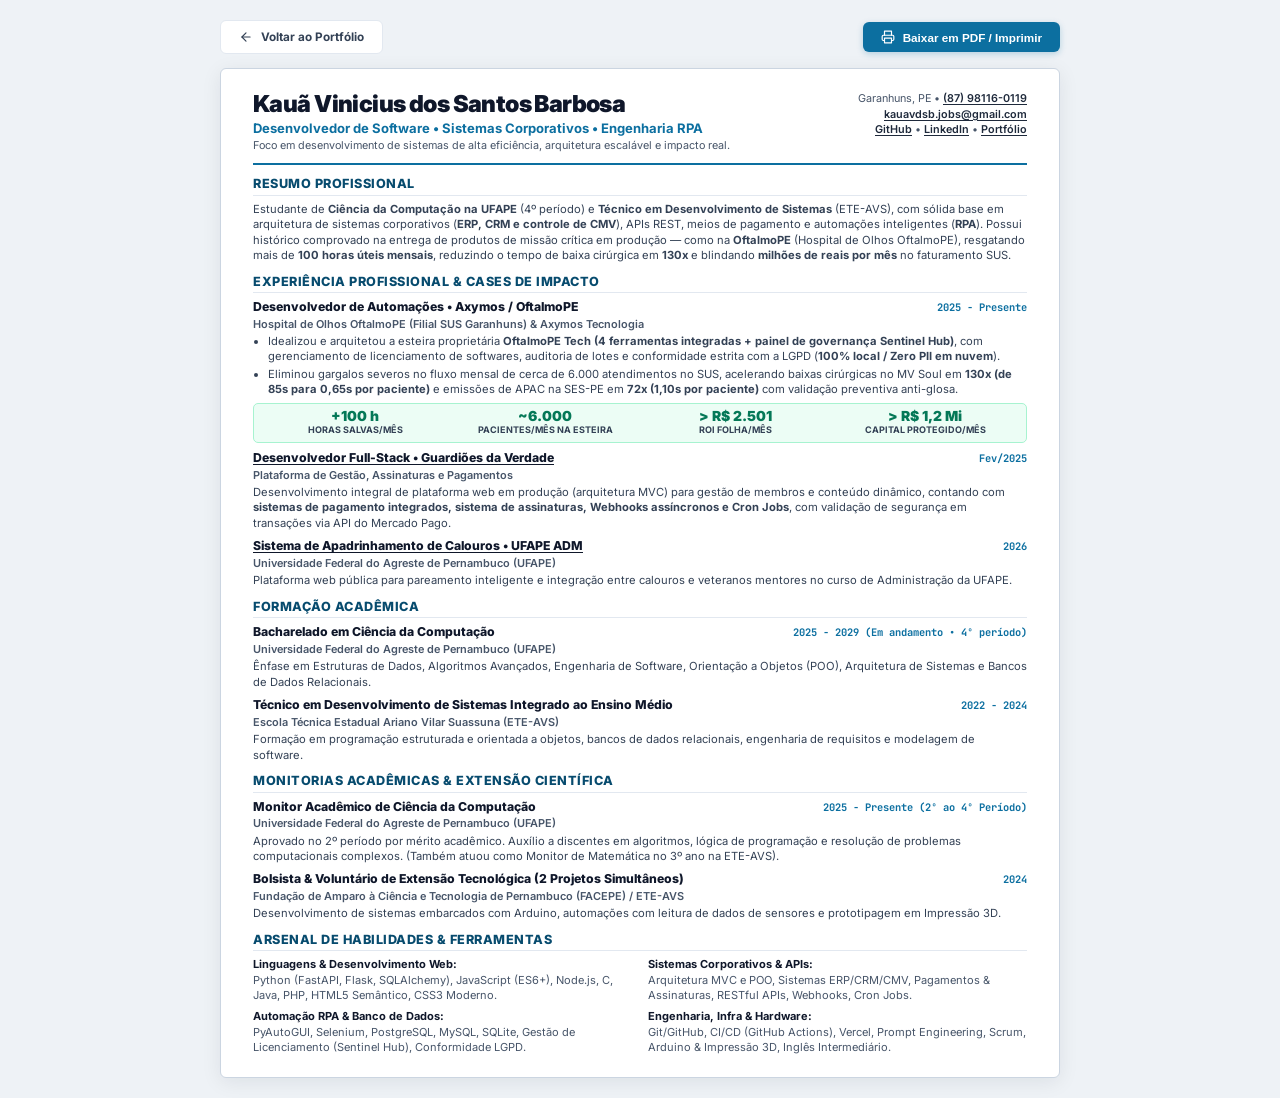
==== commit bceb655f: "feat(cv): adicionar FastAPI, inverter ordem Formacao/Monitorias, indicar tempo por paciente e KPI de" ====
--- a/cv.html
+++ b/cv.html
@@ -36,14 +36,14 @@
       font-family: 'Inter', -apple-system, BlinkMacSystemFont, "Segoe UI", Roboto, sans-serif;
       color: var(--slate-800);
       background-color: #eef2f6;
-      line-height: 1.44;
-      font-size: 9.2pt;
-      padding: 24px;
+      line-height: 1.38;
+      font-size: 9pt;
+      padding: 20px;
     }
 
     .cv-actions-bar {
-      max-width: 860px;
-      margin: 0 auto 16px auto;
+      max-width: 840px;
+      margin: 0 auto 14px auto;
       display: flex;
       justify-content: space-between;
       align-items: center;
@@ -55,7 +55,7 @@
       gap: 8px;
       background: var(--primary);
       color: #ffffff;
-      padding: 9px 18px;
+      padding: 8px 18px;
       border-radius: 6px;
       font-weight: 700;
       font-size: 8.8pt;
@@ -90,52 +90,52 @@
 
     .cv-container {
       width: 100%;
-      max-width: 860px;
+      max-width: 840px;
       margin: 0 auto;
       background: #ffffff;
       border-radius: 6px;
       box-shadow: 0 4px 20px rgba(15, 23, 42, 0.08);
       border: 1px solid var(--border-color);
-      padding: 28px 36px;
-    }
-
-    /* Cabeçalho do CV (Fiel à versão anterior) */
+      padding: 22px 32px;
+    }
+
+    /* Cabeçalho do CV */
     .cv-header {
       border-bottom: 2px solid var(--primary);
-      padding-bottom: 12px;
-      margin-bottom: 14px;
+      padding-bottom: 9px;
+      margin-bottom: 10px;
       display: flex;
       justify-content: space-between;
       align-items: flex-start;
     }
 
     .cv-title-name {
-      font-size: 18.5pt;
+      font-size: 17.5pt;
       font-weight: 900;
       color: var(--slate-900);
       letter-spacing: -0.025em;
-      line-height: 1.15;
+      line-height: 1.12;
     }
 
     .cv-headline {
-      font-size: 10.2pt;
+      font-size: 9.8pt;
       font-weight: 700;
       color: var(--primary);
-      margin-top: 3px;
+      margin-top: 2px;
     }
 
     .cv-subline {
-      font-size: 8.3pt;
+      font-size: 8.1pt;
       color: var(--slate-600);
-      margin-top: 4px;
+      margin-top: 2px;
       max-width: 520px;
     }
 
     .cv-contact-block {
       text-align: right;
-      font-size: 8.2pt;
+      font-size: 8.1pt;
       color: var(--slate-600);
-      line-height: 1.52;
+      line-height: 1.45;
     }
 
     .cv-contact-block a {
@@ -151,15 +151,15 @@
 
     /* Seções */
     .section-title {
-      font-size: 10pt;
+      font-size: 9.5pt;
       font-weight: 800;
       color: var(--primary-dark);
       text-transform: uppercase;
       letter-spacing: 0.04em;
       border-bottom: 1px solid var(--slate-200);
-      padding-bottom: 3px;
-      margin-top: 13px;
-      margin-bottom: 8px;
+      padding-bottom: 2px;
+      margin-top: 9px;
+      margin-bottom: 6px;
       display: flex;
       align-items: center;
       gap: 6px;
@@ -167,7 +167,7 @@
 
     /* Itens de Experiência e Formação */
     .entry-item {
-      margin-bottom: 10px;
+      margin-bottom: 7px;
     }
 
     .entry-item:last-child {
@@ -178,11 +178,11 @@
       display: flex;
       justify-content: space-between;
       align-items: baseline;
-      margin-bottom: 2px;
+      margin-bottom: 1px;
     }
 
     .entry-role {
-      font-size: 9.5pt;
+      font-size: 9.2pt;
       font-weight: 800;
       color: var(--slate-900);
     }
@@ -194,23 +194,23 @@
     }
 
     .entry-date {
-      font-size: 7.9pt;
+      font-size: 7.8pt;
       font-weight: 700;
       font-family: 'JetBrains Mono', monospace;
       color: var(--primary);
     }
 
     .entry-org {
-      font-size: 8.5pt;
+      font-size: 8.2pt;
       font-weight: 600;
       color: var(--slate-600);
-      margin-bottom: 3px;
+      margin-bottom: 2px;
     }
 
     .entry-details {
-      font-size: 8.6pt;
+      font-size: 8.4pt;
       color: var(--slate-700);
-      line-height: 1.44;
+      line-height: 1.38;
     }
 
     .entry-details a {
@@ -222,12 +222,12 @@
 
     .entry-details ul {
       list-style-type: disc;
-      padding-left: 16px;
-      margin-top: 3px;
+      padding-left: 15px;
+      margin-top: 2px;
     }
 
     .entry-details li {
-      margin-bottom: 2.5px;
+      margin-bottom: 2px;
     }
 
     /* Callout de Métricas / Big Numbers */
@@ -235,8 +235,8 @@
       background: var(--gain-green-bg);
       border: 1px solid #a7f3d0;
       border-radius: 5px;
-      padding: 6px 12px;
-      margin: 6px 0 2px 0;
+      padding: 5px 10px;
+      margin: 5px 0 2px 0;
       display: grid;
       grid-template-columns: repeat(4, 1fr);
       gap: 8px;
@@ -244,27 +244,27 @@
     }
 
     .metric-col .val {
-      font-size: 11pt;
+      font-size: 10.4pt;
       font-weight: 900;
       color: var(--gain-green);
       line-height: 1.05;
     }
 
     .metric-col .lbl {
-      font-size: 7pt;
+      font-size: 6.8pt;
       font-weight: 700;
       color: var(--slate-700);
       text-transform: uppercase;
-      margin-top: 2px;
-    }
-
-    /* Competências em Grid (Fiel à versão anterior) */
+      margin-top: 1px;
+    }
+
+    /* Competências em Grid */
     .skills-cv-grid {
       display: grid;
       grid-template-columns: 1fr 1fr;
-      gap: 8px 16px;
-      font-size: 8.5pt;
-      line-height: 1.4;
+      gap: 6px 16px;
+      font-size: 8.3pt;
+      line-height: 1.35;
     }
 
     .skill-cv-block strong {
@@ -279,12 +279,9 @@
 
     @media print {
       html, body {
-        width: 210mm;
-        height: 297mm;
         background: #ffffff;
         padding: 0;
         margin: 0;
-        overflow: hidden;
       }
       .cv-actions-bar {
         display: none !important;
@@ -292,12 +289,10 @@
       .cv-container {
         border: none !important;
         box-shadow: none !important;
-        padding: 8.5mm 12mm !important;
+        padding: 6.5mm 11mm !important;
         max-width: 100% !important;
-        width: 210mm !important;
-        height: 297mm !important;
-        page-break-after: avoid !important;
-        page-break-inside: avoid !important;
+        width: 100% !important;
+        margin: 0 !important;
       }
       @page {
         size: A4 portrait;
@@ -361,11 +356,8 @@
         <div class="entry-org">Hospital de Olhos OftalmoPE (Filial SUS Garanhuns) & Axymos Tecnologia</div>
         <div class="entry-details">
           <ul>
-            <li>Idealizou, projetou e implementou a suíte <strong>OftalmoPE Tech (4 ferramentas + painel de governança)</strong>, eliminando gargalos severos no faturamento SUS.</li>
-            <li><strong>FinalizaMV:</strong> Baixa cirúrgica no MV Soul reduzida de 85 segundos para <strong>0,65 segundo</strong> (130x mais rápida) em 1.440 cirurgias/mês.</li>
-            <li><strong>SolicitaAPAC:</strong> Emissão de APACs junto à SES-PE otimizada de 80s para <strong>1,10s</strong> com validação preventiva anti-glosa (1.315 laudos/mês).</li>
-            <li><strong>SolicitaMV & OpenLEA:</strong> Abertura prévia em lote de 1.666 guias ambulatoriais/mês e indexação ergonômica de 1.350 laudos/mês.</li>
-            <li><strong>Sentinel Hub:</strong> Painel de governança técnica, <strong>gerenciamento de licenciamento de softwares</strong>, auditoria de lotes e conformidade estrita com a LGPD (<strong>100% local / Zero PII em nuvem</strong>).</li>
+            <li>Idealizou e arquitetou a esteira proprietária <strong>OftalmoPE Tech (4 ferramentas integradas + painel de governança Sentinel Hub)</strong>, com gerenciamento de licenciamento de softwares, auditoria de lotes e conformidade estrita com a LGPD (<strong>100% local / Zero PII em nuvem</strong>).</li>
+            <li>Eliminou gargalos severos no fluxo mensal de cerca de 6.000 atendimentos no SUS, acelerando baixas cirúrgicas no MV Soul em <strong>130x (de 85s para 0,65s por paciente)</strong> e emissões de APAC na SES-PE em <strong>72x (1,10s por paciente)</strong> com validação preventiva anti-glosa.</li>
           </ul>
         </div>
 
@@ -375,8 +367,8 @@
             <div class="lbl">Horas Salvas/Mês</div>
           </div>
           <div class="metric-col">
-            <div class="val">0,65s</div>
-            <div class="lbl">FinalizaMV (130x)</div>
+            <div class="val">~6.000</div>
+            <div class="lbl">Pacientes/Mês na Esteira</div>
           </div>
           <div class="metric-col">
             <div class="val">> R$ 2.501</div>
@@ -407,11 +399,38 @@
           <div class="entry-role">
             <a href="https://github.com/KauaVDSB/sistema-apadrinhamento-ufape-adm" target="_blank">Sistema de Apadrinhamento de Calouros • UFAPE ADM</a>
           </div>
-          <div class="entry-date">2025</div>
+          <div class="entry-date">2026</div>
         </div>
         <div class="entry-org">Universidade Federal do Agreste de Pernambuco (UFAPE)</div>
         <div class="entry-details">
           Plataforma web pública para pareamento inteligente e integração entre calouros e veteranos mentores no curso de Administração da UFAPE.
+        </div>
+      </div>
+    </section>
+
+    <!-- FORMAÇÃO ACADÊMICA (ANTES DE MONITORIAS) -->
+    <section>
+      <div class="section-title">Formação Acadêmica</div>
+
+      <div class="entry-item">
+        <div class="entry-header">
+          <div class="entry-role">Bacharelado em Ciência da Computação</div>
+          <div class="entry-date">2025 - 2029 (Em andamento • 4º período)</div>
+        </div>
+        <div class="entry-org">Universidade Federal do Agreste de Pernambuco (UFAPE)</div>
+        <div class="entry-details">
+          Ênfase em Estruturas de Dados, Algoritmos Avançados, Engenharia de Software, Orientação a Objetos (POO), Arquitetura de Sistemas e Bancos de Dados Relacionais.
+        </div>
+      </div>
+
+      <div class="entry-item">
+        <div class="entry-header">
+          <div class="entry-role">Técnico em Desenvolvimento de Sistemas Integrado ao Ensino Médio</div>
+          <div class="entry-date">2022 - 2024</div>
+        </div>
+        <div class="entry-org">Escola Técnica Estadual Ariano Vilar Suassuna (ETE-AVS)</div>
+        <div class="entry-details">
+          Formação em programação estruturada e orientada a objetos, bancos de dados relacionais, engenharia de requisitos e modelagem de software.
         </div>
       </div>
     </section>
@@ -443,33 +462,6 @@
       </div>
     </section>
 
-    <!-- FORMAÇÃO ACADÊMICA -->
-    <section>
-      <div class="section-title">Formação Acadêmica</div>
-
-      <div class="entry-item">
-        <div class="entry-header">
-          <div class="entry-role">Bacharelado em Ciência da Computação</div>
-          <div class="entry-date">2025 - 2029 (Em andamento • 4º período)</div>
-        </div>
-        <div class="entry-org">Universidade Federal do Agreste de Pernambuco (UFAPE)</div>
-        <div class="entry-details">
-          Ênfase em Estruturas de Dados, Algoritmos Avançados, Engenharia de Software, Orientação a Objetos (POO), Arquitetura de Sistemas e Bancos de Dados Relacionais.
-        </div>
-      </div>
-
-      <div class="entry-item">
-        <div class="entry-header">
-          <div class="entry-role">Técnico em Desenvolvimento de Sistemas Integrado ao Ensino Médio</div>
-          <div class="entry-date">2022 - 2024</div>
-        </div>
-        <div class="entry-org">Escola Técnica Estadual Ariano Vilar Suassuna (ETE-AVS)</div>
-        <div class="entry-details">
-          Formação em programação estruturada e orientada a objetos, bancos de dados relacionais, engenharia de requisitos e modelagem de software.
-        </div>
-      </div>
-    </section>
-
     <!-- COMPETÊNCIAS -->
     <section>
       <div class="section-title">Arsenal de Habilidades & Ferramentas</div>
@@ -477,7 +469,7 @@
       <div class="skills-cv-grid">
         <div class="skill-cv-block">
           <strong>Linguagens & Desenvolvimento Web:</strong>
-          <span>Python (Flask, SQLAlchemy), JavaScript (ES6+), Node.js, C, Java, PHP, HTML5 Semântico, CSS3 Moderno.</span>
+          <span>Python (FastAPI, Flask, SQLAlchemy), JavaScript (ES6+), Node.js, C, Java, PHP, HTML5 Semântico, CSS3 Moderno.</span>
         </div>
         <div class="skill-cv-block">
           <strong>Sistemas Corporativos & APIs:</strong>
